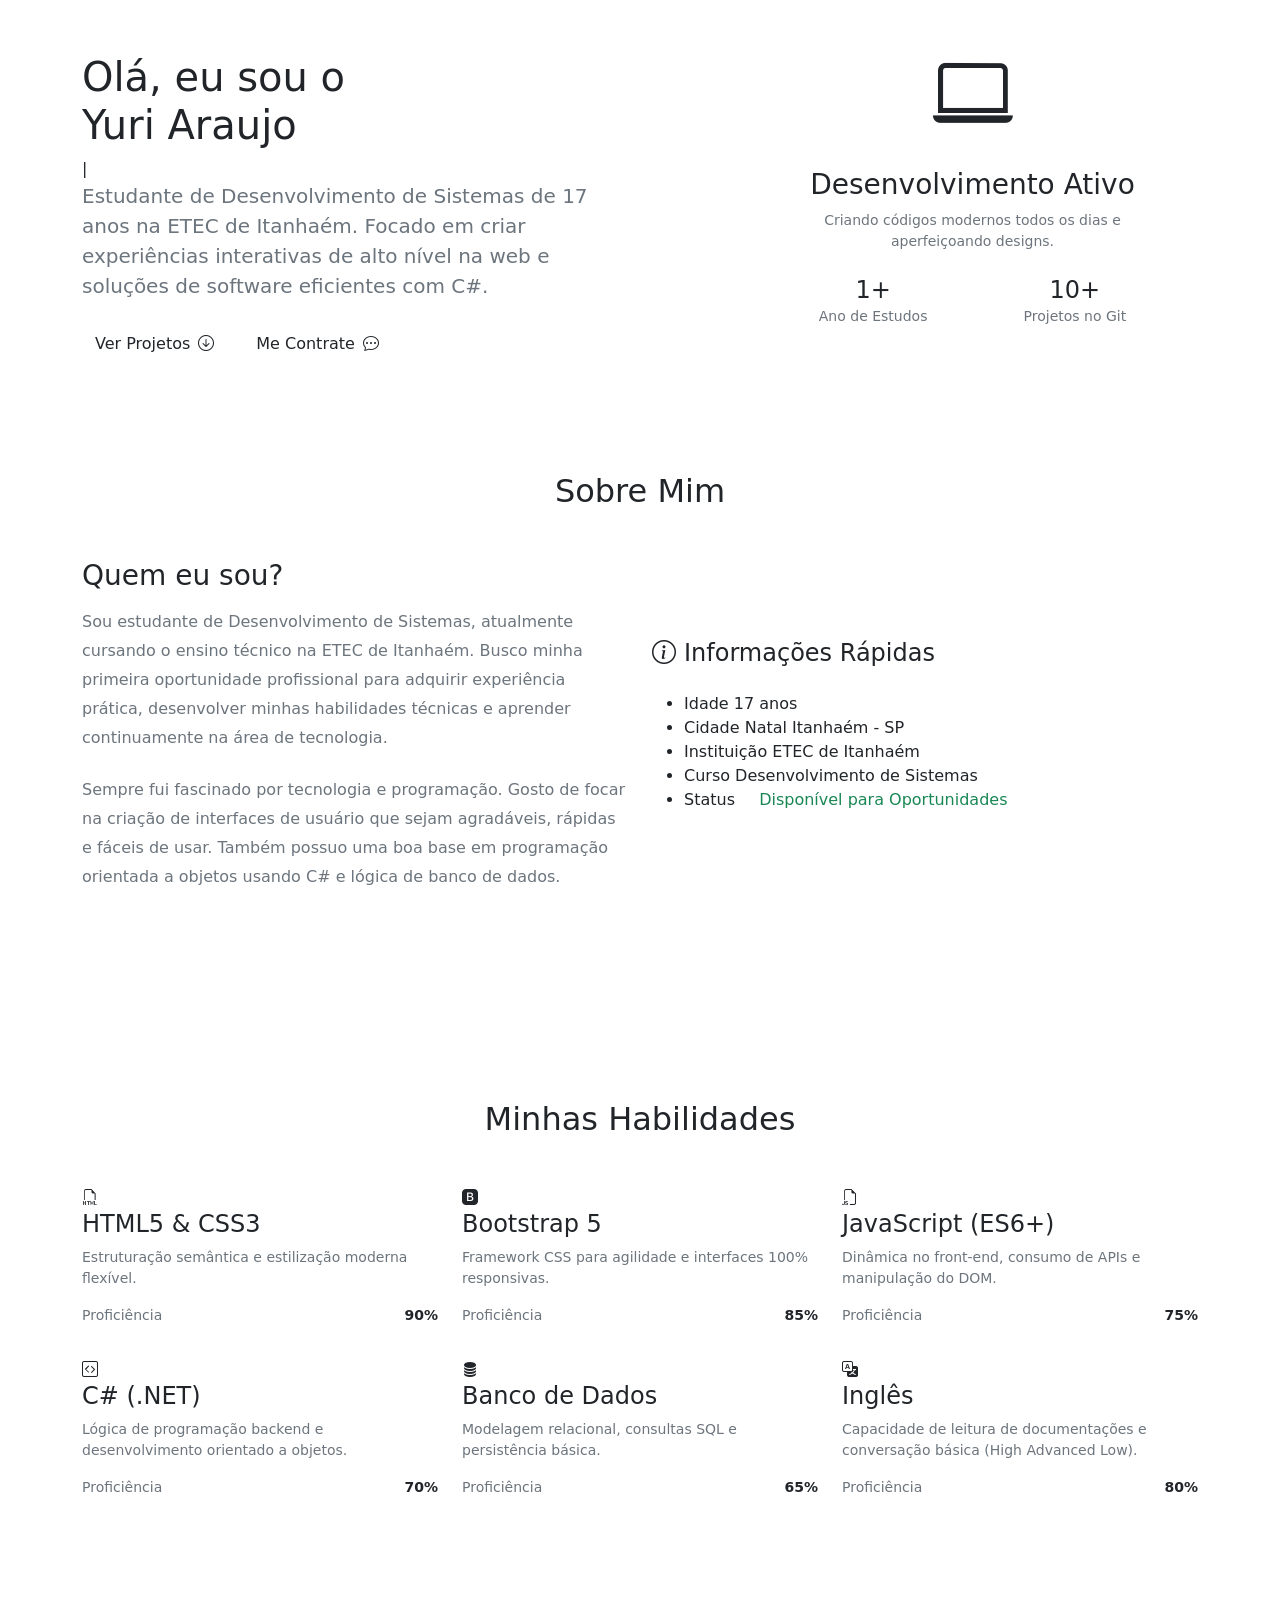
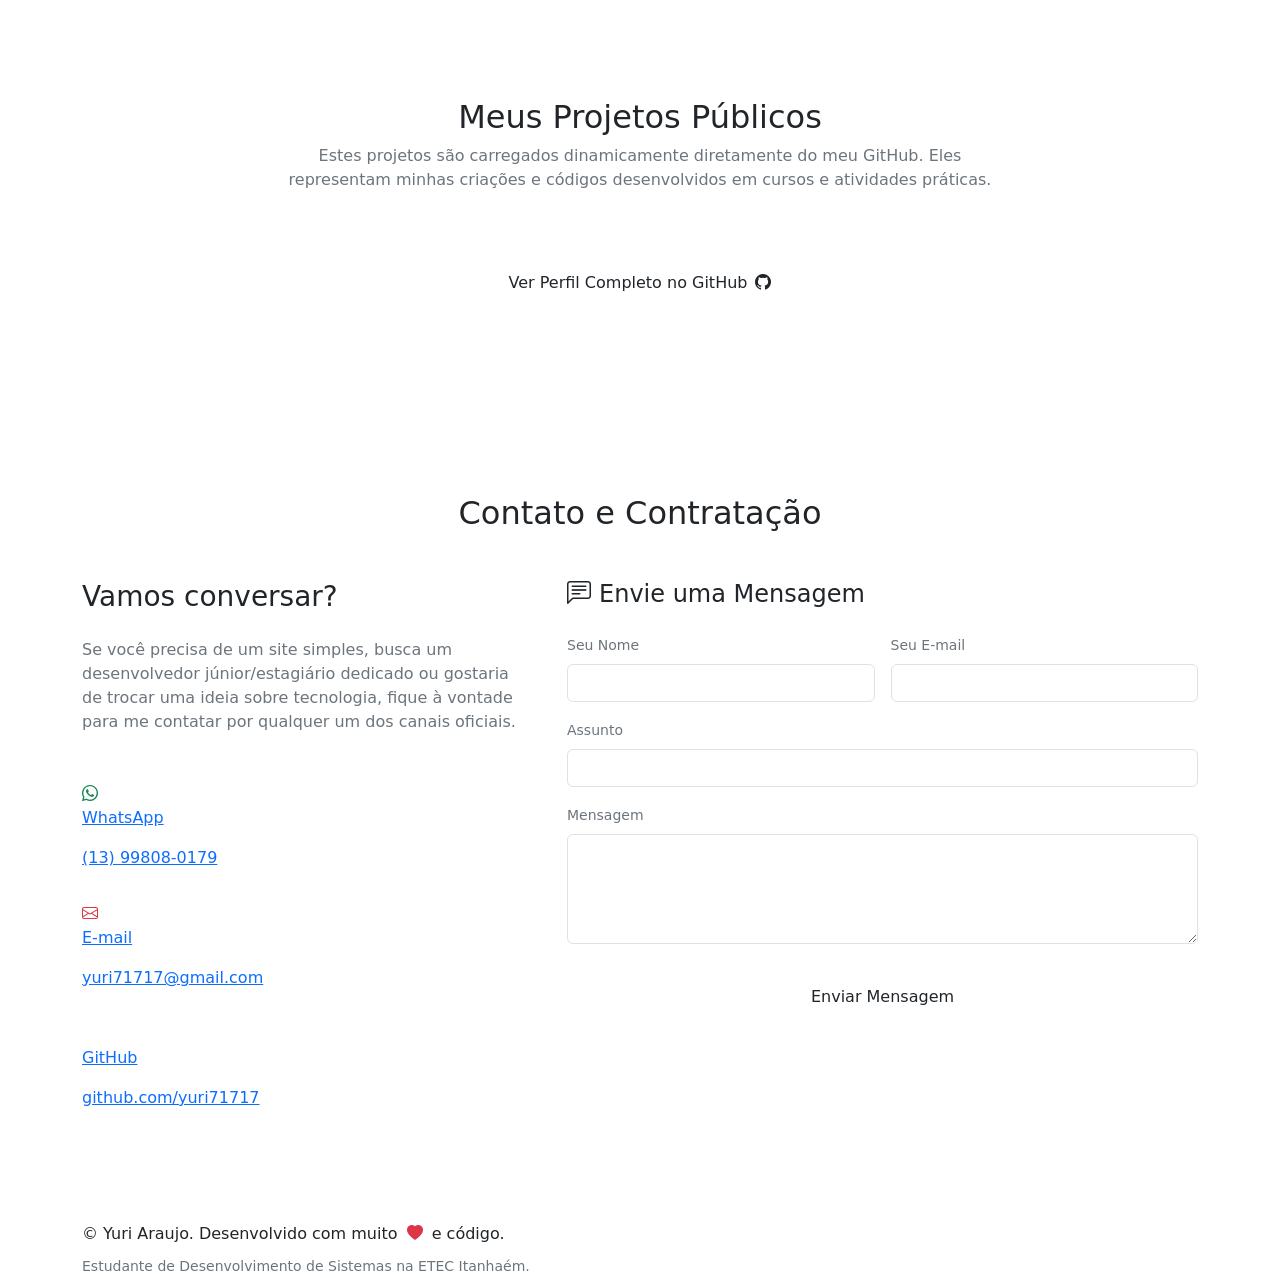
==== index.html @ d809af94 "Add files via upload" ====
<!DOCTYPE html>
<html lang="pt-br">
<head>
    <meta charset="UTF-8">
    <meta name="viewport" content="width=device-width, initial-scale=1.0">
    
    <!-- SEO Meta Tags -->
    <title>Yuri Araujo | Desenvolvedor Front-End & C#</title>
    <meta name="description" content="Portfólio de Yuri Araujo, Desenvolvedor Front-End de 17 anos, estudante de Desenvolvimento de Sistemas na ETEC de Itanhaém. Especialista em HTML, CSS, JavaScript e C# (.NET).">
    <meta name="keywords" content="Yuri Araujo, Desenvolvedor Front-End, ETEC Itanhaém, Portfólio, Desenvolvedor C#, Desenvolvedor Web, Currículo Yuri">
    <meta name="author" content="Yuri Araujo">
    
    <!-- Open Graph / Social Media Preview -->
    <meta property="og:type" content="website">
    <meta property="og:title" content="Yuri Araujo | Desenvolvedor Front-End & C#">
    <meta property="og:description" content="Conheça o portfólio profissional de Yuri Araujo: projetos web, habilidades de programação e contato para oportunidades e parcerias.">
    <meta property="og:url" content="https://yuri71717.github.io/Curriculo/">
    
    <!-- Bootstrap CSS -->
    <link href="https://cdn.jsdelivr.net/npm/bootstrap@5.3.3/dist/css/bootstrap.min.css" rel="stylesheet">
    <!-- Bootstrap Icons -->
    <link href="https://cdn.jsdelivr.net/npm/bootstrap-icons@1.11.3/font/bootstrap-icons.min.css" rel="stylesheet">
    
    <!-- Estilos customizados -->
    <link rel="stylesheet" href="assets/css/style.css">
</head>
<body>

    <!-- Header / Navbar -->
    <nav class="navbar navbar-expand-lg navbar-dark navbar-custom fixed-top">
        <div class="container">
            <a class="navbar-brand navbar-brand-logo text-gradient-cyan" href="#home">Yuri.dev</a>
            <button class="navbar-toggler" type="button" data-bs-toggle="collapse" data-bs-target="#navbarNav" aria-controls="navbarNav" aria-expanded="false" aria-label="Toggle navigation" style="border: none;">
                <span class="navbar-toggler-icon"></span>
            </button>
            <div class="collapse navbar-collapse" id="navbarNav">
                <ul class="navbar-nav ms-auto">
                    <li class="nav-item">
                        <a class="nav-link active" href="#home">Home</a>
                    </li>
                    <li class="nav-item">
                        <a class="nav-link" href="#sobre">Sobre Mim</a>
                    </li>
                    <li class="nav-item">
                        <a class="nav-link" href="#habilidades">Habilidades</a>
                    </li>
                    <li class="nav-item">
                        <a class="nav-link" href="#projetos">Projetos</a>
                    </li>
                    <li class="nav-item">
                        <a class="nav-link" href="#contato">Contato</a>
                    </li>
                </ul>
            </div>
        </div>
    </nav>

    <!-- Hero Section -->
    <section id="home" class="hero-section">
        <div class="hero-shape-1"></div>
        <div class="hero-shape-2"></div>
        <div class="container hero-container">
            <div class="row align-items-center">
                <div class="col-lg-7">
                    <div class="hero-tag mb-3 text-white"><i class="bi bi-code-slash me-2" style="color: var(--accent-cyan);"></i>Bem-vindo ao meu portfólio</div>
                    <h1 class="hero-title">
                        Olá, eu sou o <br>
                        <span class="text-gradient-cyan">Yuri Araujo</span>
                    </h1>
                    <div class="hero-subtitle">
                        <span id="typewriter"></span><span class="cursor-type">|</span>
                    </div>
                    <p class="lead text-secondary mb-4 col-md-10">
                        Estudante de Desenvolvimento de Sistemas de 17 anos na ETEC de Itanhaém. Focado em criar experiências interativas de alto nível na web e soluções de software eficientes com C#.
                    </p>
                    <div class="d-flex flex-wrap gap-3">
                        <a href="#projetos" class="btn btn-neon d-flex align-items-center gap-2">
                            Ver Projetos <i class="bi bi-arrow-down-circle"></i>
                        </a>
                        <a href="#contato" class="btn btn-outline-neon d-flex align-items-center gap-2">
                            Me Contrate <i class="bi bi-chat-dots"></i>
                        </a>
                    </div>
                </div>
                <div class="col-lg-5 d-none d-lg-block">
                    <div class="glass-card text-center p-5 position-relative overflow-hidden" style="border-radius: 30px;">
                        <div class="mb-4">
                            <i class="bi bi-laptop display-1 text-gradient-purple"></i>
                        </div>
                        <h3 class="mb-2">Desenvolvimento Ativo</h3>
                        <p class="text-secondary small mb-4">Criando códigos modernos todos os dias e aperfeiçoando designs.</p>
                        <div class="d-flex justify-content-around text-center mt-3">
                            <div>
                                <h4 class="text-gradient-cyan mb-0">1+</h4>
                                <small class="text-secondary">Ano de Estudos</small>
                            </div>
                            <div style="border-right: 1px solid rgba(255,255,255,0.08); height: 40px;"></div>
                            <div>
                                <h4 class="text-gradient-purple mb-0">10+</h4>
                                <small class="text-secondary">Projetos no Git</small>
                            </div>
                        </div>
                    </div>
                </div>
            </div>
        </div>
    </section>

    <!-- Sobre Mim Section -->
    <section id="sobre" class="py-5" style="background-color: var(--bg-tertiary);">
        <div class="container py-5">
            <div class="text-center mb-5">
                <h2 class="section-title">Sobre Mim</h2>
            </div>
            <div class="row g-4 align-items-center">
                <div class="col-lg-6">
                    <h3 class="mb-3 text-gradient-dual">Quem eu sou?</h3>
                    <p class="lead-text text-secondary mb-4" style="line-height: 1.8;">
                        Sou estudante de Desenvolvimento de Sistemas, atualmente cursando o ensino técnico na ETEC de Itanhaém. Busco minha primeira oportunidade profissional para adquirir experiência prática, desenvolver minhas habilidades técnicas e aprender continuamente na área de tecnologia.
                    </p>
                    <p class="text-secondary" style="line-height: 1.8;">
                        Sempre fui fascinado por tecnologia e programação. Gosto de focar na criação de interfaces de usuário que sejam agradáveis, rápidas e fáceis de usar. Também possuo uma boa base em programação orientada a objetos usando C# e lógica de banco de dados.
                    </p>
                </div>
                <div class="col-lg-6">
                    <div class="glass-card">
                        <h4 class="mb-4 text-gradient-cyan"><i class="bi bi-info-circle me-2"></i>Informações Rápidas</h4>
                        <ul class="about-details">
                            <li>
                                <span class="title">Idade</span>
                                <span class="value">17 anos</span>
                            </li>
                            <li>
                                <span class="title">Cidade Natal</span>
                                <span class="value">Itanhaém - SP</span>
                            </li>
                            <li>
                                <span class="title">Instituição</span>
                                <span class="value">ETEC de Itanhaém</span>
                            </li>
                            <li>
                                <span class="title">Curso</span>
                                <span class="value">Desenvolvimento de Sistemas</span>
                            </li>
                            <li>
                                <span class="title">Status</span>
                                <span class="value text-success"><span class="spinner-grow spinner-grow-sm me-1 text-success" role="status" style="width: 10px; height: 10px;"></span> Disponível para Oportunidades</span>
                            </li>
                        </ul>
                    </div>
                </div>
            </div>
        </div>
    </section>

    <!-- Habilidades Section -->
    <section id="habilidades" class="py-5">
        <div class="container py-5">
            <div class="text-center mb-5">
                <h2 class="section-title">Minhas Habilidades</h2>
            </div>
            <div class="row g-4">
                <!-- Skill 1 -->
                <div class="col-md-6 col-lg-4">
                    <div class="skill-card">
                        <div class="skill-icon-wrapper">
                            <i class="bi bi-filetype-html"></i>
                        </div>
                        <h4 class="skill-name">HTML5 & CSS3</h4>
                        <p class="text-secondary small">Estruturação semântica e estilização moderna flexível.</p>
                        <div class="skill-progress-container">
                            <div class="d-flex justify-content-between mb-2">
                                <span class="small text-secondary">Proficiência</span>
                                <span class="small text-gradient-purple fw-bold">90%</span>
                            </div>
                            <div class="skill-progress-bar-bg">
                                <div class="skill-progress-bar-fill" data-progress="90"></div>
                            </div>
                        </div>
                    </div>
                </div>
                <!-- Skill 2 -->
                <div class="col-md-6 col-lg-4">
                    <div class="skill-card">
                        <div class="skill-icon-wrapper">
                            <i class="bi bi-bootstrap-fill"></i>
                        </div>
                        <h4 class="skill-name">Bootstrap 5</h4>
                        <p class="text-secondary small">Framework CSS para agilidade e interfaces 100% responsivas.</p>
                        <div class="skill-progress-container">
                            <div class="d-flex justify-content-between mb-2">
                                <span class="small text-secondary">Proficiência</span>
                                <span class="small text-gradient-purple fw-bold">85%</span>
                            </div>
                            <div class="skill-progress-bar-bg">
                                <div class="skill-progress-bar-fill" data-progress="85"></div>
                            </div>
                        </div>
                    </div>
                </div>
                <!-- Skill 3 -->
                <div class="col-md-6 col-lg-4">
                    <div class="skill-card">
                        <div class="skill-icon-wrapper">
                            <i class="bi bi-filetype-js"></i>
                        </div>
                        <h4 class="skill-name">JavaScript (ES6+)</h4>
                        <p class="text-secondary small">Dinâmica no front-end, consumo de APIs e manipulação do DOM.</p>
                        <div class="skill-progress-container">
                            <div class="d-flex justify-content-between mb-2">
                                <span class="small text-secondary">Proficiência</span>
                                <span class="small text-gradient-purple fw-bold">75%</span>
                            </div>
                            <div class="skill-progress-bar-bg">
                                <div class="skill-progress-bar-fill" data-progress="75"></div>
                            </div>
                        </div>
                    </div>
                </div>
                <!-- Skill 4 -->
                <div class="col-md-6 col-lg-4">
                    <div class="skill-card">
                        <div class="skill-icon-wrapper">
                            <i class="bi bi-code-square"></i>
                        </div>
                        <h4 class="skill-name">C# (.NET)</h4>
                        <p class="text-secondary small">Lógica de programação backend e desenvolvimento orientado a objetos.</p>
                        <div class="skill-progress-container">
                            <div class="d-flex justify-content-between mb-2">
                                <span class="small text-secondary">Proficiência</span>
                                <span class="small text-gradient-purple fw-bold">70%</span>
                            </div>
                            <div class="skill-progress-bar-bg">
                                <div class="skill-progress-bar-fill" data-progress="70"></div>
                            </div>
                        </div>
                    </div>
                </div>
                <!-- Skill 5 -->
                <div class="col-md-6 col-lg-4">
                    <div class="skill-card">
                        <div class="skill-icon-wrapper">
                            <i class="bi bi-database-fill"></i>
                        </div>
                        <h4 class="skill-name">Banco de Dados</h4>
                        <p class="text-secondary small">Modelagem relacional, consultas SQL e persistência básica.</p>
                        <div class="skill-progress-container">
                            <div class="d-flex justify-content-between mb-2">
                                <span class="small text-secondary">Proficiência</span>
                                <span class="small text-gradient-purple fw-bold">65%</span>
                            </div>
                            <div class="skill-progress-bar-bg">
                                <div class="skill-progress-bar-fill" data-progress="65"></div>
                            </div>
                        </div>
                    </div>
                </div>
                <!-- Skill 6 -->
                <div class="col-md-6 col-lg-4">
                    <div class="skill-card">
                        <div class="skill-icon-wrapper">
                            <i class="bi bi-translate"></i>
                        </div>
                        <h4 class="skill-name">Inglês</h4>
                        <p class="text-secondary small">Capacidade de leitura de documentações e conversação básica (High Advanced Low).</p>
                        <div class="skill-progress-container">
                            <div class="d-flex justify-content-between mb-2">
                                <span class="small text-secondary">Proficiência</span>
                                <span class="small text-gradient-purple fw-bold">80%</span>
                            </div>
                            <div class="skill-progress-bar-bg">
                                <div class="skill-progress-bar-fill" data-progress="80"></div>
                            </div>
                        </div>
                    </div>
                </div>
            </div>
        </div>
    </section>

    <!-- Projetos Section -->
    <section id="projetos" class="py-5" style="background-color: var(--bg-tertiary);">
        <div class="container py-5">
            <div class="text-center mb-4">
                <h2 class="section-title">Meus Projetos Públicos</h2>
                <p class="text-secondary col-md-8 mx-auto mt-2">
                    Estes projetos são carregados dinamicamente diretamente do meu GitHub. Eles representam minhas criações e códigos desenvolvidos em cursos e atividades práticas.
                </p>
            </div>
            
            <!-- Grid de repositórios do GitHub -->
            <div class="row" id="repos-container">
                <!-- Inserido dinamicamente via github.js -->
            </div>

            <div class="text-center mt-5">
                <a href="https://github.com/yuri71717" target="_blank" class="btn btn-outline-neon d-inline-flex align-items-center gap-2">
                    Ver Perfil Completo no GitHub <i class="bi bi-github"></i>
                </a>
            </div>
        </div>
    </section>

    <!-- Contato Section -->
    <section id="contato" class="py-5">
        <div class="container py-5">
            <div class="text-center mb-5">
                <h2 class="section-title">Contato e Contratação</h2>
            </div>
            <div class="row g-5">
                <div class="col-lg-5">
                    <h3 class="mb-4 text-gradient-dual">Vamos conversar?</h3>
                    <p class="text-secondary mb-5">
                        Se você precisa de um site simples, busca um desenvolvedor júnior/estagiário dedicado ou gostaria de trocar uma ideia sobre tecnologia, fique à vontade para me contatar por qualquer um dos canais oficiais.
                    </p>
                    
                    <!-- Links rápidos como Cards -->
                    <div class="d-flex flex-column gap-3">
                        <!-- WhatsApp -->
                        <a href="https://wa.me/5513998080179?text=Olá%20Yuri,%20vi%20seu%20portfólio%20e%20gostaria%20de%20conversar!" target="_blank" class="contact-btn-card">
                            <div class="contact-icon-box text-success">
                                <i class="bi bi-whatsapp"></i>
                            </div>
                            <div>
                                <p class="contact-info-title">WhatsApp</p>
                                <p class="contact-info-val">(13) 99808-0179</p>
                            </div>
                        </a>
                        
                        <!-- E-mail -->
                        <a href="mailto:yuri71717@gmail.com?subject=Contato%20Portfólio%20Yuri" class="contact-btn-card email">
                            <div class="contact-icon-box text-danger">
                                <i class="bi bi-envelope"></i>
                            </div>
                            <div>
                                <p class="contact-info-title">E-mail</p>
                                <p class="contact-info-val">yuri71717@gmail.com</p>
                            </div>
                        </a>
                        
                        <!-- GitHub -->
                        <a href="https://github.com/yuri71717" target="_blank" class="contact-btn-card">
                            <div class="contact-icon-box text-white">
                                <i class="bi bi-github"></i>
                            </div>
                            <div>
                                <p class="contact-info-title">GitHub</p>
                                <p class="contact-info-val">github.com/yuri71717</p>
                            </div>
                        </a>
                    </div>
                </div>
                
                <div class="col-lg-7">
                    <div class="glass-card">
                        <h4 class="mb-4 text-gradient-purple"><i class="bi bi-chat-left-text me-2"></i>Envie uma Mensagem</h4>
                        <form id="contactForm">
                            <!-- Chave de acesso do Web3Forms. Cole sua chave aqui no valor do value! -->
                            <input type="hidden" name="access_key" id="web3forms_key" value="YOUR_ACCESS_KEY_HERE">
                            <input type="hidden" name="subject" id="email_subject_title" value="Contato do Portfólio">
                            
                            <div class="row g-3">
                                <div class="col-md-6">
                                    <label for="name" class="form-label text-secondary small">Seu Nome</label>
                                    <input type="text" name="name" class="form-control form-control-custom" id="name" required>
                                </div>
                                <div class="col-md-6">
                                    <label for="email" class="form-label text-secondary small">Seu E-mail</label>
                                    <input type="email" name="email" class="form-control form-control-custom" id="email" required>
                                </div>
                                <div class="col-12">
                                    <label for="subject_input" class="form-label text-secondary small">Assunto</label>
                                    <input type="text" class="form-control form-control-custom" id="subject" required>
                                </div>
                                <div class="col-12">
                                    <label for="message" class="form-label text-secondary small">Mensagem</label>
                                    <textarea name="message" class="form-control form-control-custom" id="message" rows="4" required></textarea>
                                </div>
                                <div class="col-12 mt-4">
                                    <button type="submit" class="btn btn-neon w-100 py-3">Enviar Mensagem</button>
                                </div>
                            </div>
                        </form>
                    </div>
                </div>
            </div>
        </div>
    </section>

    <!-- Footer -->
    <footer>
        <div class="container">
            <p class="mb-2">© <span id="current-year"></span> Yuri Araujo. Desenvolvido com muito <i class="bi bi-heart-fill text-danger mx-1"></i> e código.</p>
            <small class="text-secondary">Estudante de Desenvolvimento de Sistemas na ETEC Itanhaém.</small>
        </div>
    </footer>

    <!-- Bootstrap Bundle JS (com Popper) -->
    <script src="https://cdn.jsdelivr.net/npm/bootstrap@5.3.3/dist/js/bootstrap.bundle.min.js"></script>
    
    <!-- Scripts customizados -->
    <script src="assets/js/main.js"></script>
    <script src="assets/js/github.js"></script>
</body>
</html>
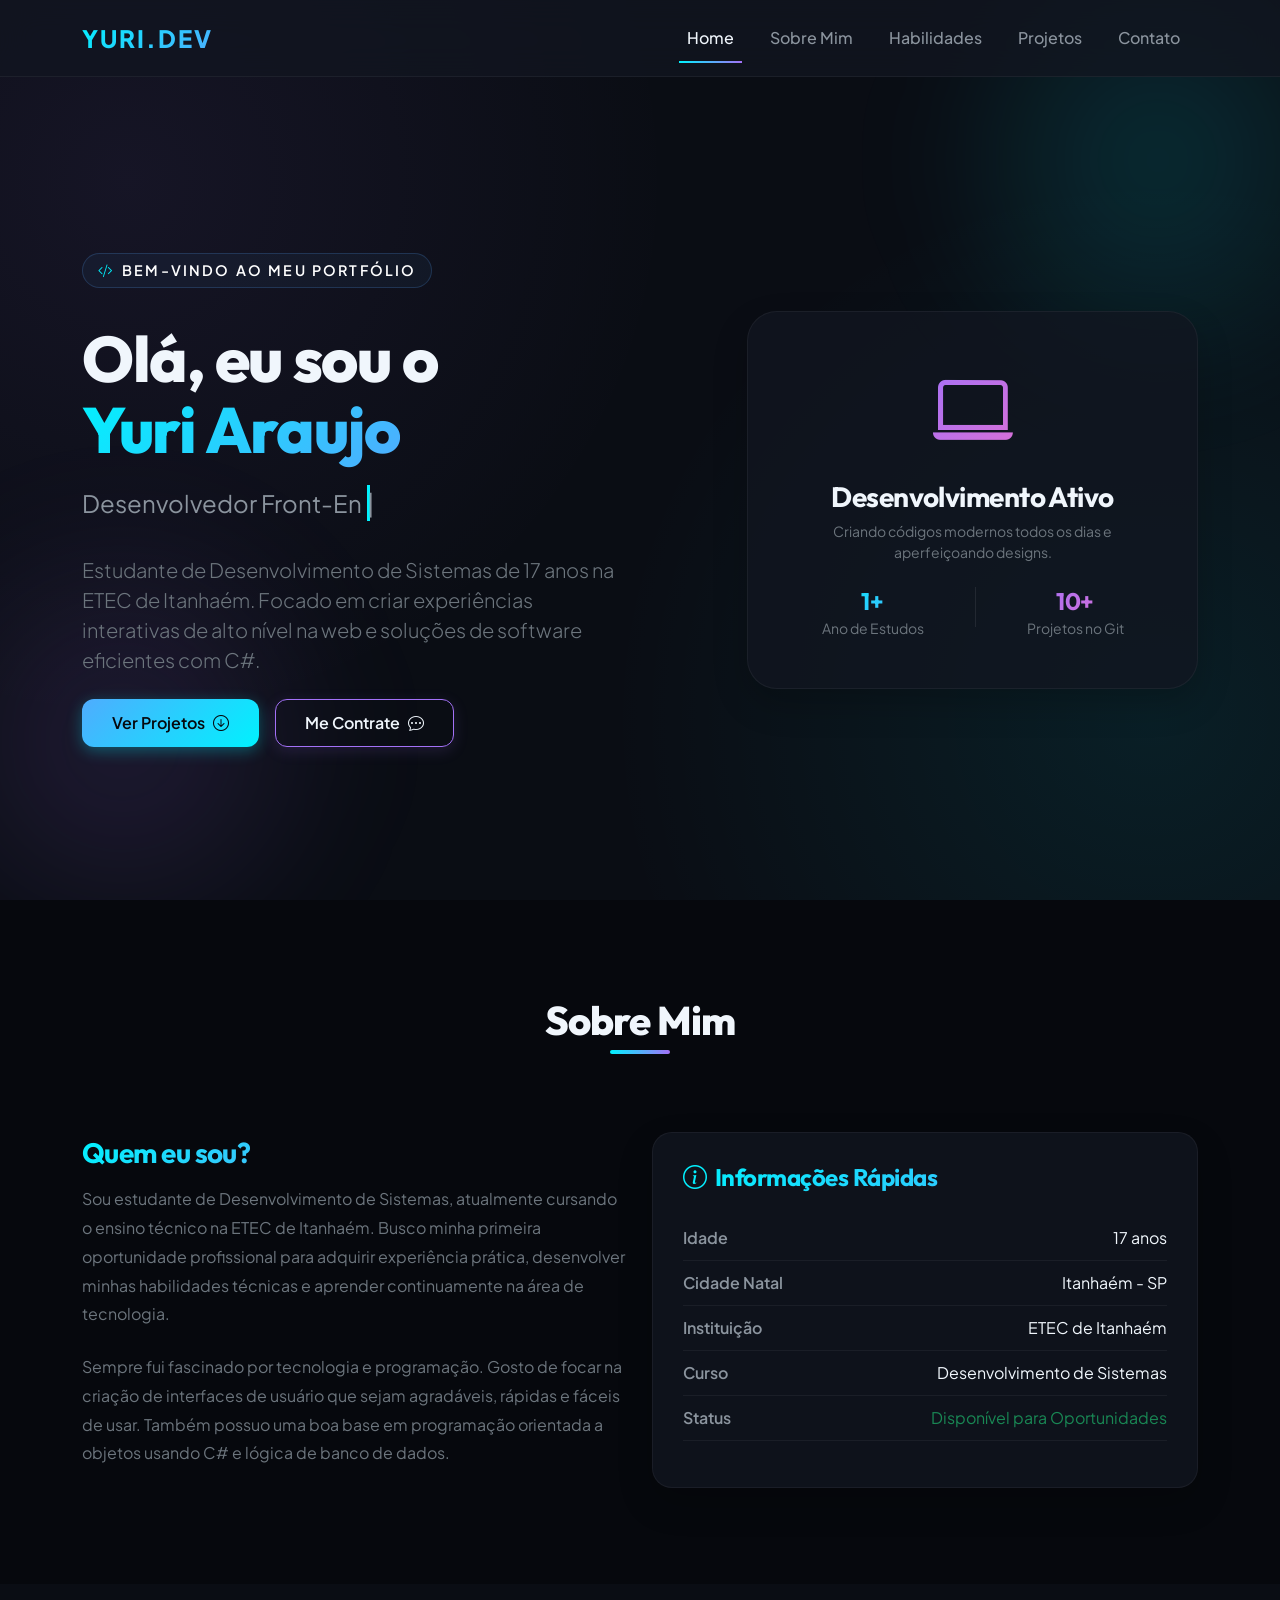
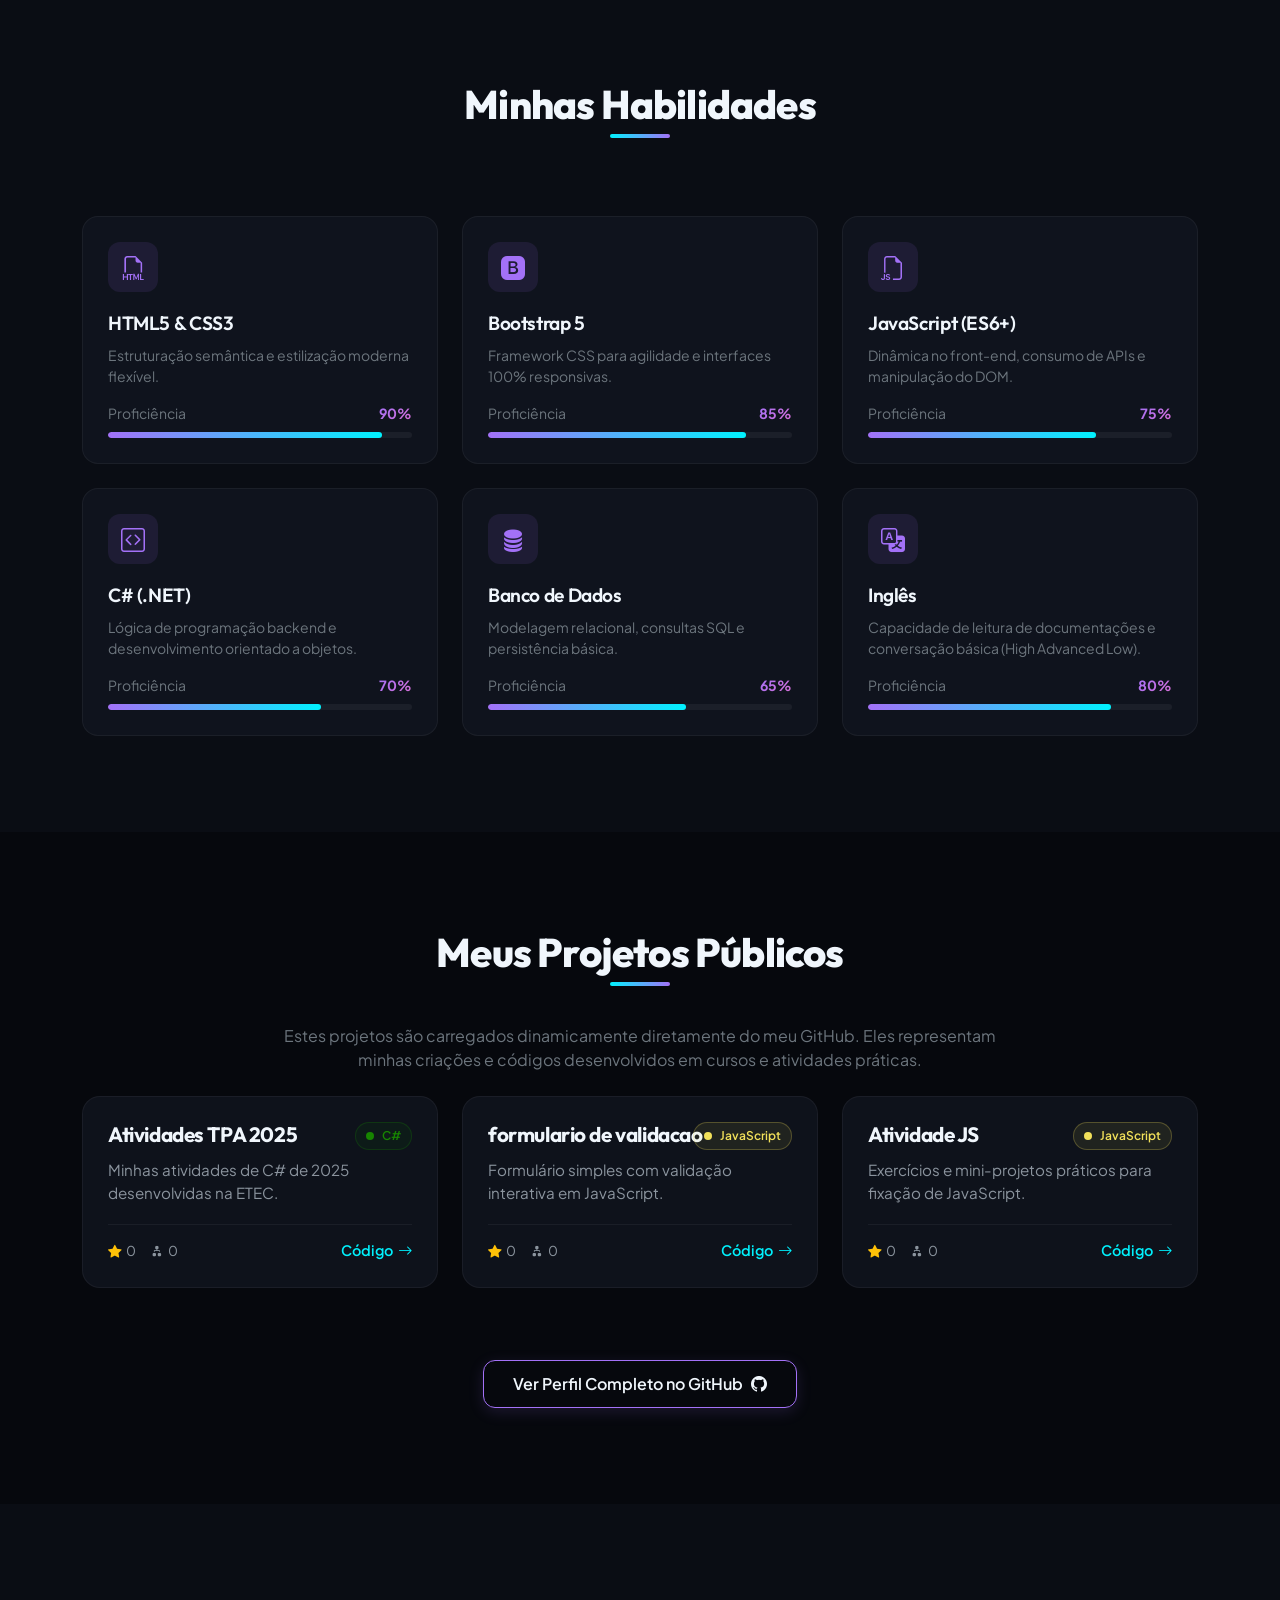
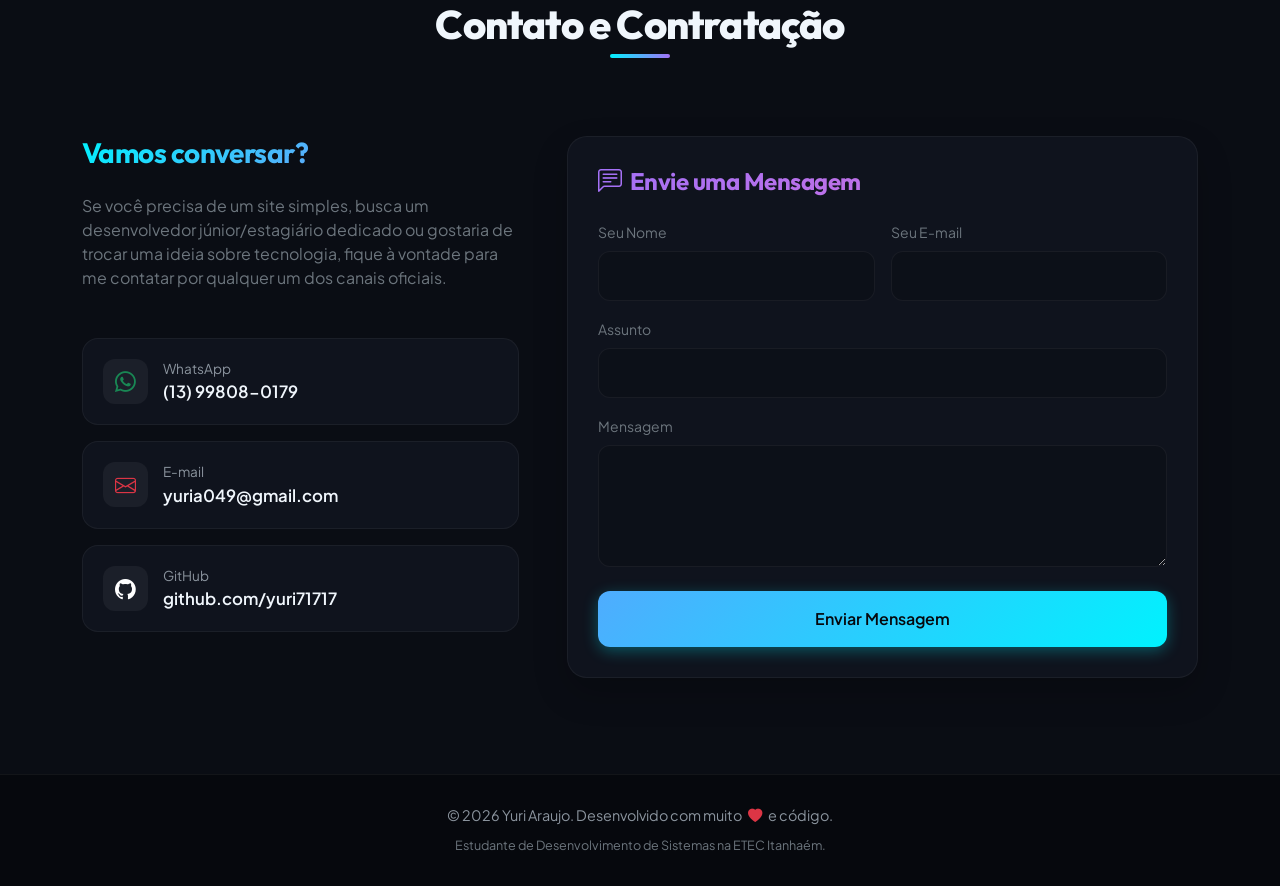
==== commit 4da8f71c: "Add files via upload" ====
--- a/index.html
+++ b/index.html
@@ -328,13 +328,13 @@
                         </a>
                         
                         <!-- E-mail -->
-                        <a href="mailto:yuri71717@gmail.com?subject=Contato%20Portfólio%20Yuri" class="contact-btn-card email">
+                        <a href="mailto:yuria049@gmail.com?subject=Contato%20Portfólio%20Yuri" class="contact-btn-card email">
                             <div class="contact-icon-box text-danger">
                                 <i class="bi bi-envelope"></i>
                             </div>
                             <div>
                                 <p class="contact-info-title">E-mail</p>
-                                <p class="contact-info-val">yuri71717@gmail.com</p>
+                                <p class="contact-info-val">yuria049@gmail.com</p>
                             </div>
                         </a>
                         
@@ -356,7 +356,7 @@
                         <h4 class="mb-4 text-gradient-purple"><i class="bi bi-chat-left-text me-2"></i>Envie uma Mensagem</h4>
                         <form id="contactForm">
                             <!-- Chave de acesso do Web3Forms. Cole sua chave aqui no valor do value! -->
-                            <input type="hidden" name="access_key" id="web3forms_key" value="YOUR_ACCESS_KEY_HERE">
+                            <input type="hidden" name="access_key" id="web3forms_key" value="996fdacb-f7ac-4050-bf45-b6abd11017ab">
                             <input type="hidden" name="subject" id="email_subject_title" value="Contato do Portfólio">
                             
                             <div class="row g-3">
--- a/assets/css/style.css
+++ b/assets/css/style.css
@@ -0,0 +1,557 @@
+@import url('https://fonts.googleapis.com/css2?family=Outfit:wght@300;400;500;600;700;800&family=Plus+Jakarta+Sans:wght@300;400;500;600;700&display=swap');
+
+:root {
+    --bg-primary: #0a0d14;
+    --bg-secondary: #121620;
+    --bg-tertiary: #06080d;
+    --text-primary: #f0f6fc;
+    --text-secondary: #8b949e;
+    --accent-primary: #58a6ff;
+    --accent-purple: #a371f7;
+    --accent-cyan: #00f2fe;
+    --accent-neon: #4facfe;
+    --glass-bg: rgba(18, 22, 32, 0.75);
+    --glass-border: rgba(255, 255, 255, 0.05);
+    --card-glow-cyan: 0 8px 32px 0 rgba(0, 242, 254, 0.1);
+    --card-glow-purple: 0 8px 32px 0 rgba(163, 113, 247, 0.1);
+    --transition-smooth: all 0.4s cubic-bezier(0.16, 1, 0.3, 1);
+}
+
+/* Reset & Scrollbar */
+html {
+    scroll-behavior: smooth;
+}
+
+body {
+    background-color: var(--bg-primary);
+    color: var(--text-primary);
+    font-family: 'Plus Jakarta Sans', sans-serif;
+    margin: 0;
+    overflow-x: hidden;
+    /* Efeito de Spotlight / Mesh Background */
+    background-image: 
+        radial-gradient(circle at 10% 20%, rgba(163, 113, 247, 0.08) 0%, transparent 40%),
+        radial-gradient(circle at 90% 80%, rgba(0, 242, 254, 0.08) 0%, transparent 40%);
+    background-attachment: fixed;
+}
+
+/* Custom Scrollbar */
+::-webkit-scrollbar {
+    width: 10px;
+}
+::-webkit-scrollbar-track {
+    background: var(--bg-tertiary);
+}
+::-webkit-scrollbar-thumb {
+    background: #21262d;
+    border-radius: 5px;
+    border: 2px solid var(--bg-tertiary);
+}
+::-webkit-scrollbar-thumb:hover {
+    background: var(--accent-primary);
+}
+
+/* Global Typography & Headings */
+h1, h2, h3, h4, h5, h6 {
+    font-family: 'Outfit', sans-serif;
+    font-weight: 700;
+    letter-spacing: -0.02em;
+}
+
+.text-gradient-cyan {
+    background: linear-gradient(135deg, #00f2fe 0%, #4facfe 100%);
+    -webkit-background-clip: text;
+    -webkit-text-fill-color: transparent;
+}
+
+.text-gradient-purple {
+    background: linear-gradient(135deg, #a371f7 0%, #da70d6 100%);
+    -webkit-background-clip: text;
+    -webkit-text-fill-color: transparent;
+}
+
+.text-gradient-dual {
+    background: linear-gradient(135deg, #00f2fe 0%, #a371f7 100%);
+    -webkit-background-clip: text;
+    -webkit-text-fill-color: transparent;
+}
+
+/* Glassmorphic Navbar */
+.navbar-custom {
+    background: var(--glass-bg);
+    backdrop-filter: blur(16px);
+    -webkit-backdrop-filter: blur(16px);
+    border-bottom: 1px solid var(--glass-border);
+    padding: 15px 0;
+    transition: var(--transition-smooth);
+}
+
+.navbar-custom.scrolled {
+    padding: 10px 0;
+    background: rgba(6, 8, 13, 0.9);
+    box-shadow: 0 10px 30px rgba(0,0,0,0.5);
+}
+
+.navbar-brand-logo {
+    font-size: 1.5rem;
+    font-weight: 800;
+    text-transform: uppercase;
+    letter-spacing: 2px;
+}
+
+.navbar-custom .nav-link {
+    color: var(--text-secondary);
+    font-weight: 500;
+    margin: 0 10px;
+    position: relative;
+    transition: var(--transition-smooth);
+}
+
+.navbar-custom .nav-link:hover,
+.navbar-custom .nav-link.active {
+    color: var(--text-primary);
+}
+
+.navbar-custom .nav-link::after {
+    content: '';
+    position: absolute;
+    bottom: -5px;
+    left: 0;
+    width: 0;
+    height: 2px;
+    background: linear-gradient(90deg, var(--accent-cyan), var(--accent-purple));
+    transition: var(--transition-smooth);
+}
+
+.navbar-custom .nav-link:hover::after,
+.navbar-custom .nav-link.active::after {
+    width: 100%;
+}
+
+/* Hero Section */
+.hero-section {
+    position: relative;
+    min-height: 100vh;
+    display: flex;
+    align-items: center;
+    padding-top: 100px;
+    overflow: hidden;
+}
+
+.hero-shape-1 {
+    position: absolute;
+    top: -10%;
+    right: -10%;
+    width: 500px;
+    height: 500px;
+    border-radius: 50%;
+    background: radial-gradient(circle, rgba(0, 242, 254, 0.15) 0%, transparent 70%);
+    filter: blur(50px);
+    pointer-events: none;
+    z-index: 0;
+}
+
+.hero-shape-2 {
+    position: absolute;
+    bottom: -10%;
+    left: -10%;
+    width: 500px;
+    height: 500px;
+    border-radius: 50%;
+    background: radial-gradient(circle, rgba(163, 113, 247, 0.15) 0%, transparent 70%);
+    filter: blur(50px);
+    pointer-events: none;
+    z-index: 0;
+}
+
+.hero-container {
+    position: relative;
+    z-index: 2;
+}
+
+.hero-tag {
+    font-size: 0.9rem;
+    font-weight: 600;
+    letter-spacing: 0.15em;
+    text-transform: uppercase;
+    border: 1px solid rgba(88, 166, 255, 0.2);
+    padding: 6px 15px;
+    border-radius: 50px;
+    background: rgba(88, 166, 255, 0.05);
+    display: inline-block;
+}
+
+.hero-title {
+    font-size: 4rem;
+    font-weight: 800;
+    line-height: 1.1;
+    margin: 20px 0;
+}
+
+.hero-subtitle {
+    font-size: 1.5rem;
+    color: var(--text-secondary);
+    min-height: 40px;
+    margin-bottom: 30px;
+}
+
+.cursor-type {
+    display: inline-block;
+    width: 3px;
+    background-color: var(--accent-cyan);
+    animation: blink 0.75s step-end infinite;
+    margin-left: 5px;
+}
+
+@keyframes blink {
+    from, to { background-color: transparent }
+    50% { background-color: var(--accent-cyan); }
+}
+
+/* Custom Buttons */
+.btn-neon {
+    background: linear-gradient(135deg, #4facfe 0%, #00f2fe 100%);
+    color: #06080d;
+    font-weight: 600;
+    padding: 12px 30px;
+    border-radius: 12px;
+    border: none;
+    box-shadow: 0 4px 15px rgba(0, 242, 254, 0.3);
+    transition: var(--transition-smooth);
+}
+
+.btn-neon:hover {
+    transform: translateY(-3px);
+    box-shadow: 0 8px 25px rgba(0, 242, 254, 0.5);
+    color: #06080d;
+}
+
+.btn-outline-neon {
+    background: transparent;
+    color: var(--text-primary);
+    font-weight: 600;
+    padding: 11px 29px;
+    border-radius: 12px;
+    border: 1.5px solid var(--accent-purple);
+    box-shadow: 0 4px 15px rgba(163, 113, 247, 0.15);
+    transition: var(--transition-smooth);
+}
+
+.btn-outline-neon:hover {
+    background: linear-gradient(135deg, #a371f7 0%, #da70d6 100%);
+    color: #06080d;
+    transform: translateY(-3px);
+    box-shadow: 0 8px 25px rgba(163, 113, 247, 0.4);
+    border-color: transparent;
+}
+
+/* Glass Cards */
+.glass-card {
+    background: var(--glass-bg);
+    border: 1px solid var(--glass-border);
+    border-radius: 20px;
+    padding: 30px;
+    box-shadow: 0 15px 35px rgba(0,0,0,0.2);
+    transition: var(--transition-smooth);
+}
+
+.glass-card:hover {
+    border-color: rgba(0, 242, 254, 0.2);
+    box-shadow: var(--card-glow-cyan);
+    transform: translateY(-5px);
+}
+
+/* About Section */
+.section-title {
+    font-size: 2.5rem;
+    font-weight: 800;
+    margin-bottom: 40px;
+    position: relative;
+    display: inline-block;
+}
+
+.section-title::after {
+    content: '';
+    position: absolute;
+    bottom: -10px;
+    left: 50%;
+    transform: translateX(-50%);
+    width: 60px;
+    height: 4px;
+    background: linear-gradient(90deg, var(--accent-cyan), var(--accent-purple));
+    border-radius: 2px;
+}
+
+.about-details {
+    list-style: none;
+    padding: 0;
+}
+
+.about-details li {
+    padding: 10px 0;
+    border-bottom: 1px solid rgba(255,255,255,0.05);
+    display: flex;
+    justify-content: space-between;
+}
+
+.about-details li span.title {
+    font-weight: 600;
+    color: var(--text-secondary);
+}
+
+.about-details li span.value {
+    color: var(--text-primary);
+}
+
+/* Skills Section */
+.skill-card {
+    background: var(--glass-bg);
+    border: 1px solid var(--glass-border);
+    border-radius: 16px;
+    padding: 25px;
+    transition: var(--transition-smooth);
+    display: flex;
+    flex-direction: column;
+    height: 100%;
+}
+
+.skill-card:hover {
+    border-color: rgba(163, 113, 247, 0.25);
+    box-shadow: var(--card-glow-purple);
+    transform: translateY(-5px);
+}
+
+.skill-icon-wrapper {
+    width: 50px;
+    height: 50px;
+    border-radius: 12px;
+    display: flex;
+    align-items: center;
+    justify-content: center;
+    background: rgba(163, 113, 247, 0.1);
+    color: var(--accent-purple);
+    font-size: 1.5rem;
+    margin-bottom: 20px;
+}
+
+.skill-card:hover .skill-icon-wrapper {
+    background: var(--accent-purple);
+    color: var(--bg-tertiary);
+    transform: scale(1.1);
+    transition: var(--transition-smooth);
+}
+
+.skill-name {
+    font-size: 1.2rem;
+    font-weight: 600;
+    margin-bottom: 10px;
+}
+
+.skill-progress-container {
+    margin-top: auto;
+}
+
+.skill-progress-bar-bg {
+    height: 6px;
+    background: rgba(255,255,255,0.05);
+    border-radius: 5px;
+    overflow: hidden;
+}
+
+.skill-progress-bar-fill {
+    height: 100%;
+    background: linear-gradient(90deg, var(--accent-purple), var(--accent-cyan));
+    border-radius: 5px;
+    width: 0%; /* Animado pelo JS */
+    transition: width 1.5s cubic-bezier(0.1, 1, 0.1, 1);
+}
+
+/* Projects / Repos Section */
+.project-card {
+    background: var(--glass-bg);
+    border: 1px solid var(--glass-border);
+    border-radius: 18px;
+    padding: 25px;
+    transition: var(--transition-smooth);
+    display: flex;
+    flex-direction: column;
+    height: 100%;
+    position: relative;
+    overflow: hidden;
+}
+
+.project-card:hover {
+    border-color: rgba(0, 242, 254, 0.2);
+    box-shadow: var(--card-glow-cyan);
+    transform: translateY(-5px);
+}
+
+.project-lang-badge {
+    position: absolute;
+    top: 25px;
+    right: 25px;
+    font-size: 0.75rem;
+    font-weight: 600;
+    padding: 4px 10px;
+    border-radius: 30px;
+    background: rgba(88, 166, 255, 0.15);
+    color: var(--accent-primary);
+    border: 1px solid rgba(88, 166, 255, 0.2);
+}
+
+.project-title {
+    font-size: 1.3rem;
+    font-weight: 700;
+    margin-bottom: 12px;
+    padding-right: 80px; /* Evita sobrepor a badge */
+}
+
+.project-description {
+    color: var(--text-secondary);
+    font-size: 0.95rem;
+    margin-bottom: 20px;
+    line-height: 1.5;
+    flex-grow: 1;
+}
+
+.project-footer {
+    display: flex;
+    justify-content: space-between;
+    align-items: center;
+    border-top: 1px solid rgba(255,255,255,0.05);
+    padding-top: 15px;
+    margin-top: auto;
+}
+
+.project-stats {
+    font-size: 0.85rem;
+    color: var(--text-secondary);
+}
+
+.project-stats span {
+    margin-right: 12px;
+}
+
+.project-link {
+    color: var(--accent-cyan);
+    text-decoration: none;
+    font-size: 0.9rem;
+    font-weight: 600;
+    display: inline-flex;
+    align-items: center;
+    transition: var(--transition-smooth);
+}
+
+.project-link i {
+    margin-left: 5px;
+    transition: var(--transition-smooth);
+}
+
+.project-link:hover {
+    color: var(--text-primary);
+}
+
+.project-link:hover i {
+    transform: translateX(4px);
+}
+
+/* Shimmer Loading Effect */
+.shimmer {
+    background: linear-gradient(90deg, #121620 25%, #21262d 50%, #121620 75%);
+    background-size: 200% 100%;
+    animation: loading-shimmer 1.5s infinite;
+}
+
+@keyframes loading-shimmer {
+    0% { background-position: 200% 0; }
+    100% { background-position: -200% 0; }
+}
+
+/* Contact Cards */
+.contact-btn-card {
+    background: var(--glass-bg);
+    border: 1px solid var(--glass-border);
+    border-radius: 16px;
+    padding: 20px;
+    display: flex;
+    align-items: center;
+    transition: var(--transition-smooth);
+    text-decoration: none !important;
+    color: inherit;
+}
+
+.contact-btn-card:hover {
+    border-color: rgba(0, 242, 254, 0.25);
+    box-shadow: var(--card-glow-cyan);
+    transform: scale(1.03);
+}
+
+.contact-btn-card.email:hover {
+    border-color: rgba(163, 113, 247, 0.25);
+    box-shadow: var(--card-glow-purple);
+}
+
+.contact-icon-box {
+    width: 45px;
+    height: 45px;
+    border-radius: 12px;
+    display: flex;
+    align-items: center;
+    justify-content: center;
+    background: rgba(255,255,255,0.05);
+    font-size: 1.3rem;
+    margin-right: 15px;
+    transition: var(--transition-smooth);
+}
+
+.contact-btn-card:hover .contact-icon-box {
+    background: linear-gradient(135deg, var(--accent-cyan), var(--accent-purple));
+    color: var(--bg-tertiary);
+}
+
+.contact-info-title {
+    font-size: 0.85rem;
+    color: var(--text-secondary);
+    margin: 0;
+}
+
+.contact-info-val {
+    font-size: 1.05rem;
+    font-weight: 600;
+    margin: 0;
+}
+
+/* Form Styles */
+.form-control-custom {
+    background: rgba(0,0,0,0.15) !important;
+    border: 1px solid var(--glass-border) !important;
+    color: var(--text-primary) !important;
+    border-radius: 12px !important;
+    padding: 12px 16px !important;
+    transition: var(--transition-smooth) !important;
+}
+
+.form-control-custom:focus {
+    border-color: var(--accent-cyan) !important;
+    box-shadow: 0 0 15px rgba(0, 242, 254, 0.15) !important;
+}
+
+/* Footer */
+footer {
+    background: var(--bg-tertiary);
+    border-top: 1px solid var(--glass-border);
+    padding: 30px 0;
+    text-align: center;
+    color: var(--text-secondary);
+    font-size: 0.9rem;
+}
+
+/* Media Queries */
+@media (max-width: 991px) {
+    .hero-title {
+        font-size: 3rem;
+    }
+    .hero-subtitle {
+        font-size: 1.25rem;
+    }
+}
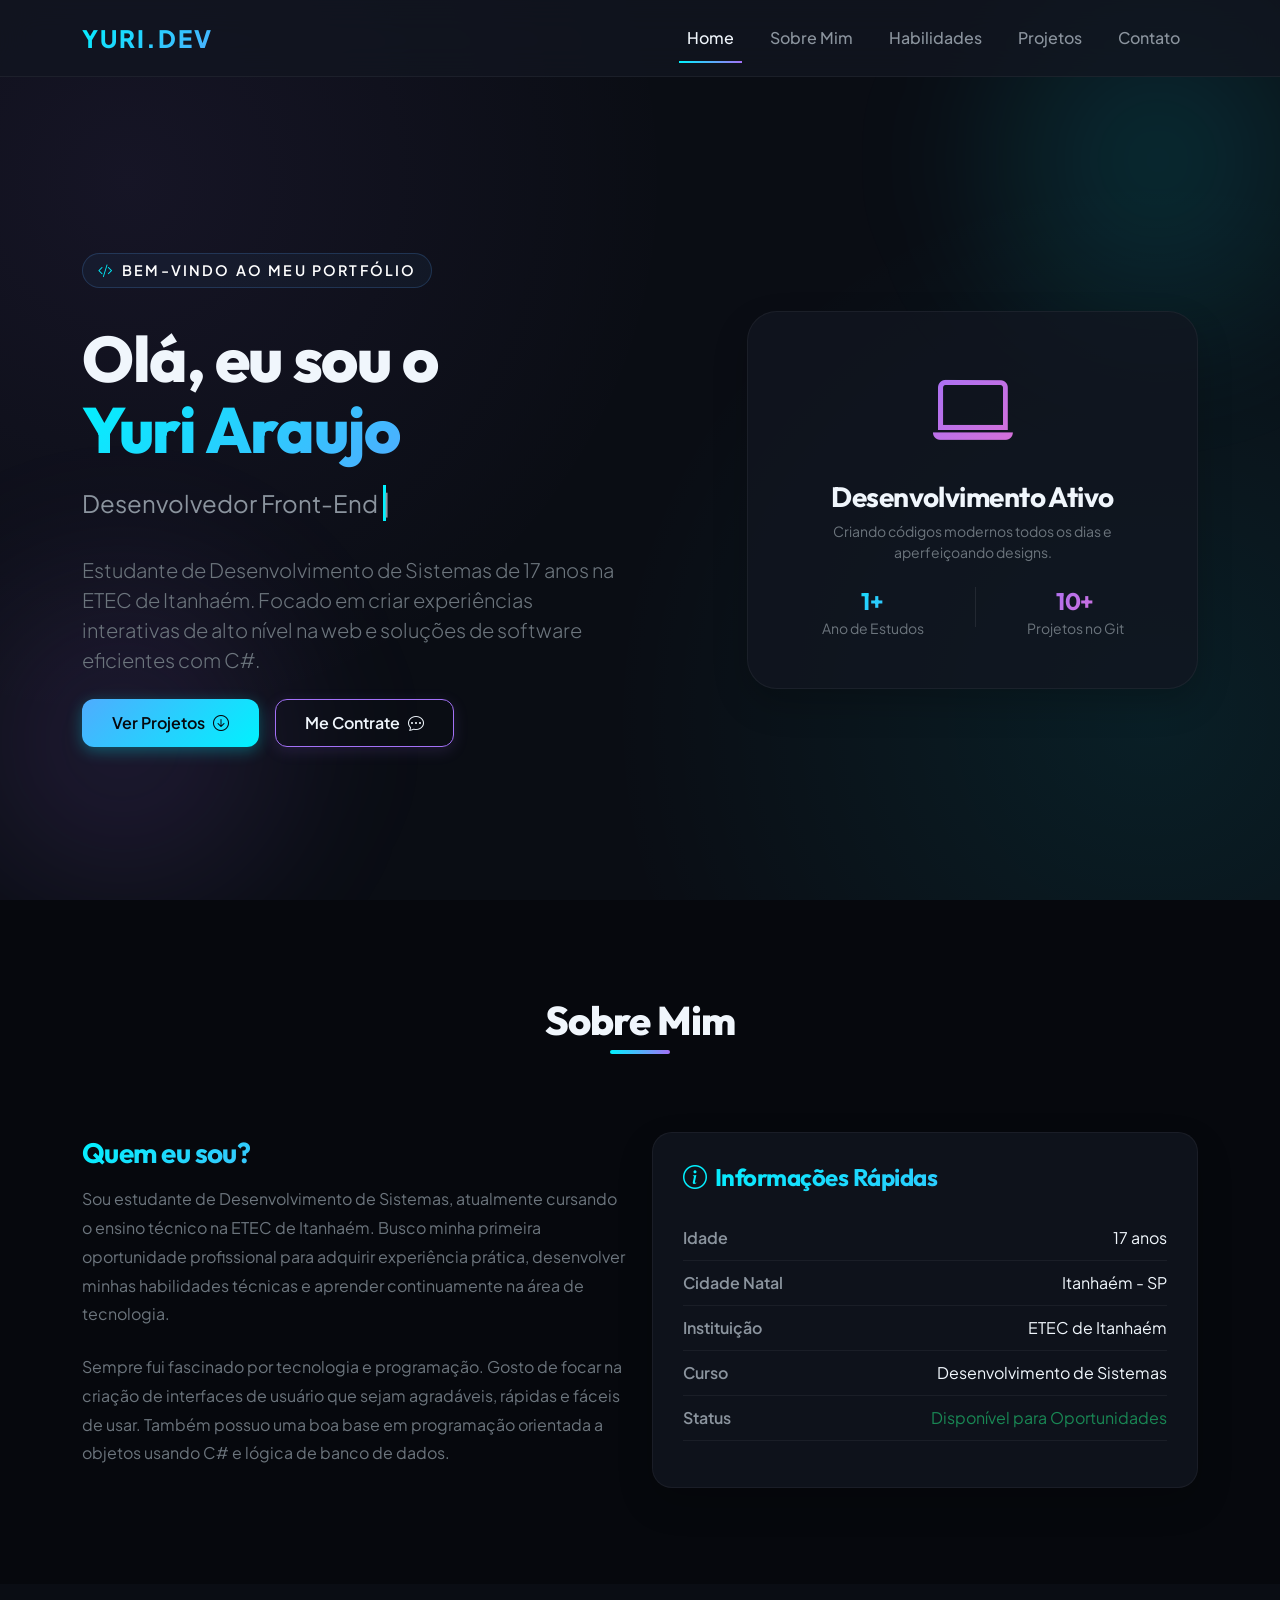
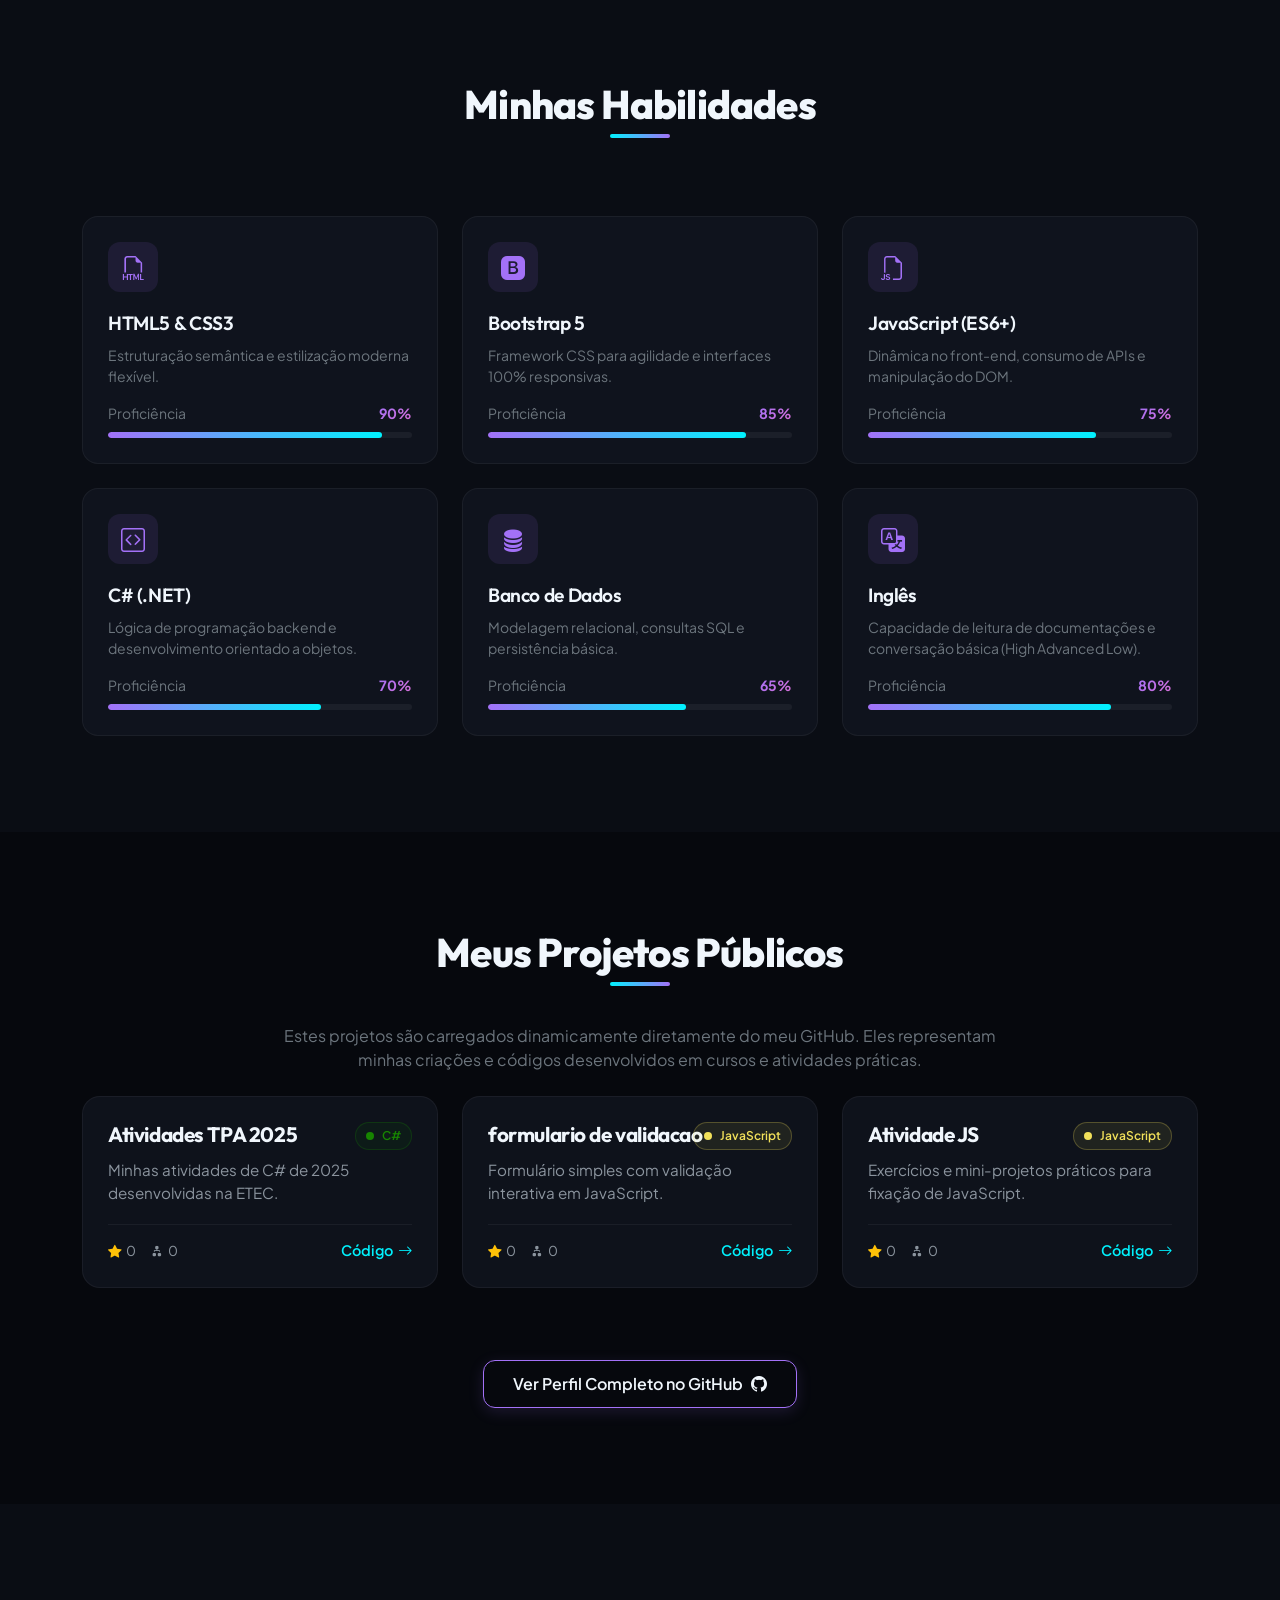
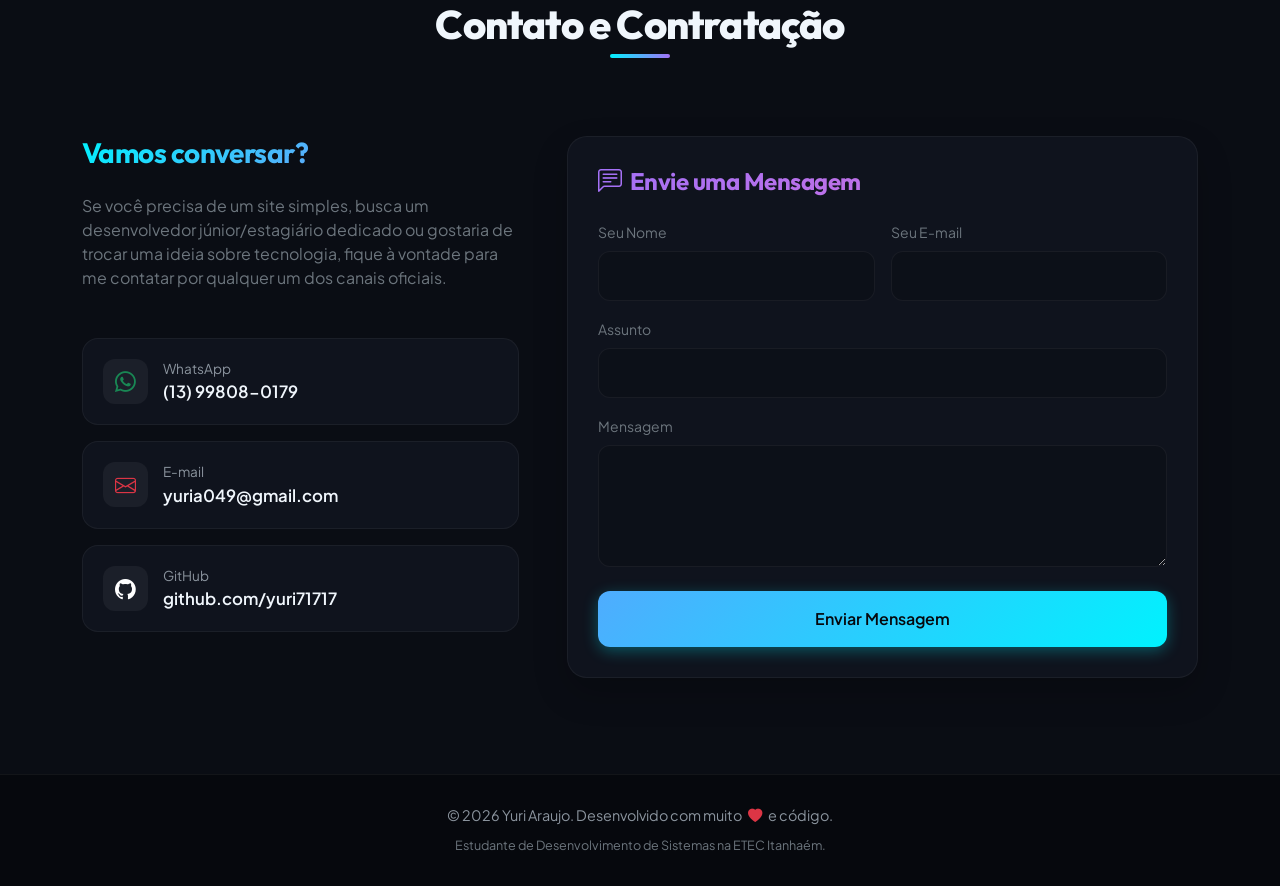
==== commit 37c26d15: "Add files via upload" ====
--- a/index.html
+++ b/index.html
@@ -354,7 +354,7 @@
                 <div class="col-lg-7">
                     <div class="glass-card">
                         <h4 class="mb-4 text-gradient-purple"><i class="bi bi-chat-left-text me-2"></i>Envie uma Mensagem</h4>
-                        <form id="contactForm">
+                        <form id="contactForm" action="https://api.web3forms.com/submit" method="POST">
                             <!-- Chave de acesso do Web3Forms. Cole sua chave aqui no valor do value! -->
                             <input type="hidden" name="access_key" id="web3forms_key" value="996fdacb-f7ac-4050-bf45-b6abd11017ab">
                             <input type="hidden" name="subject" id="email_subject_title" value="Contato do Portfólio">
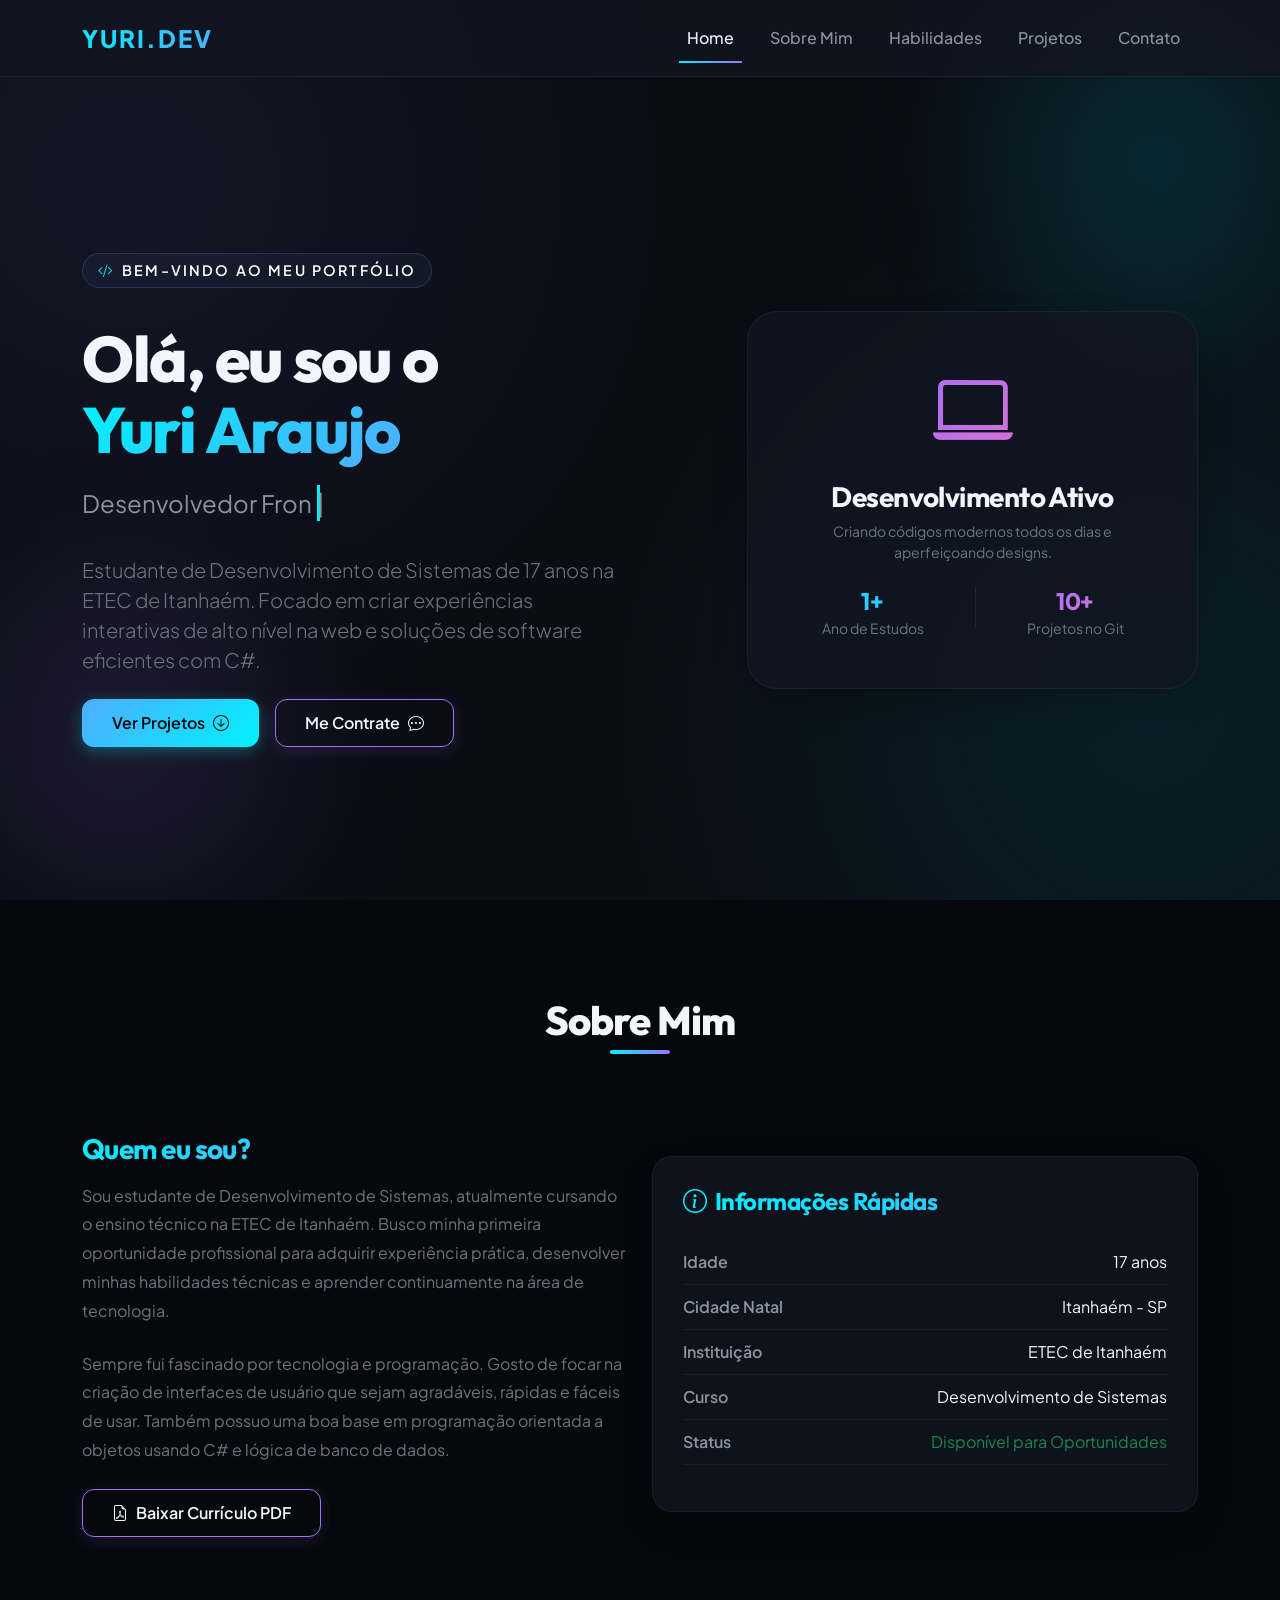
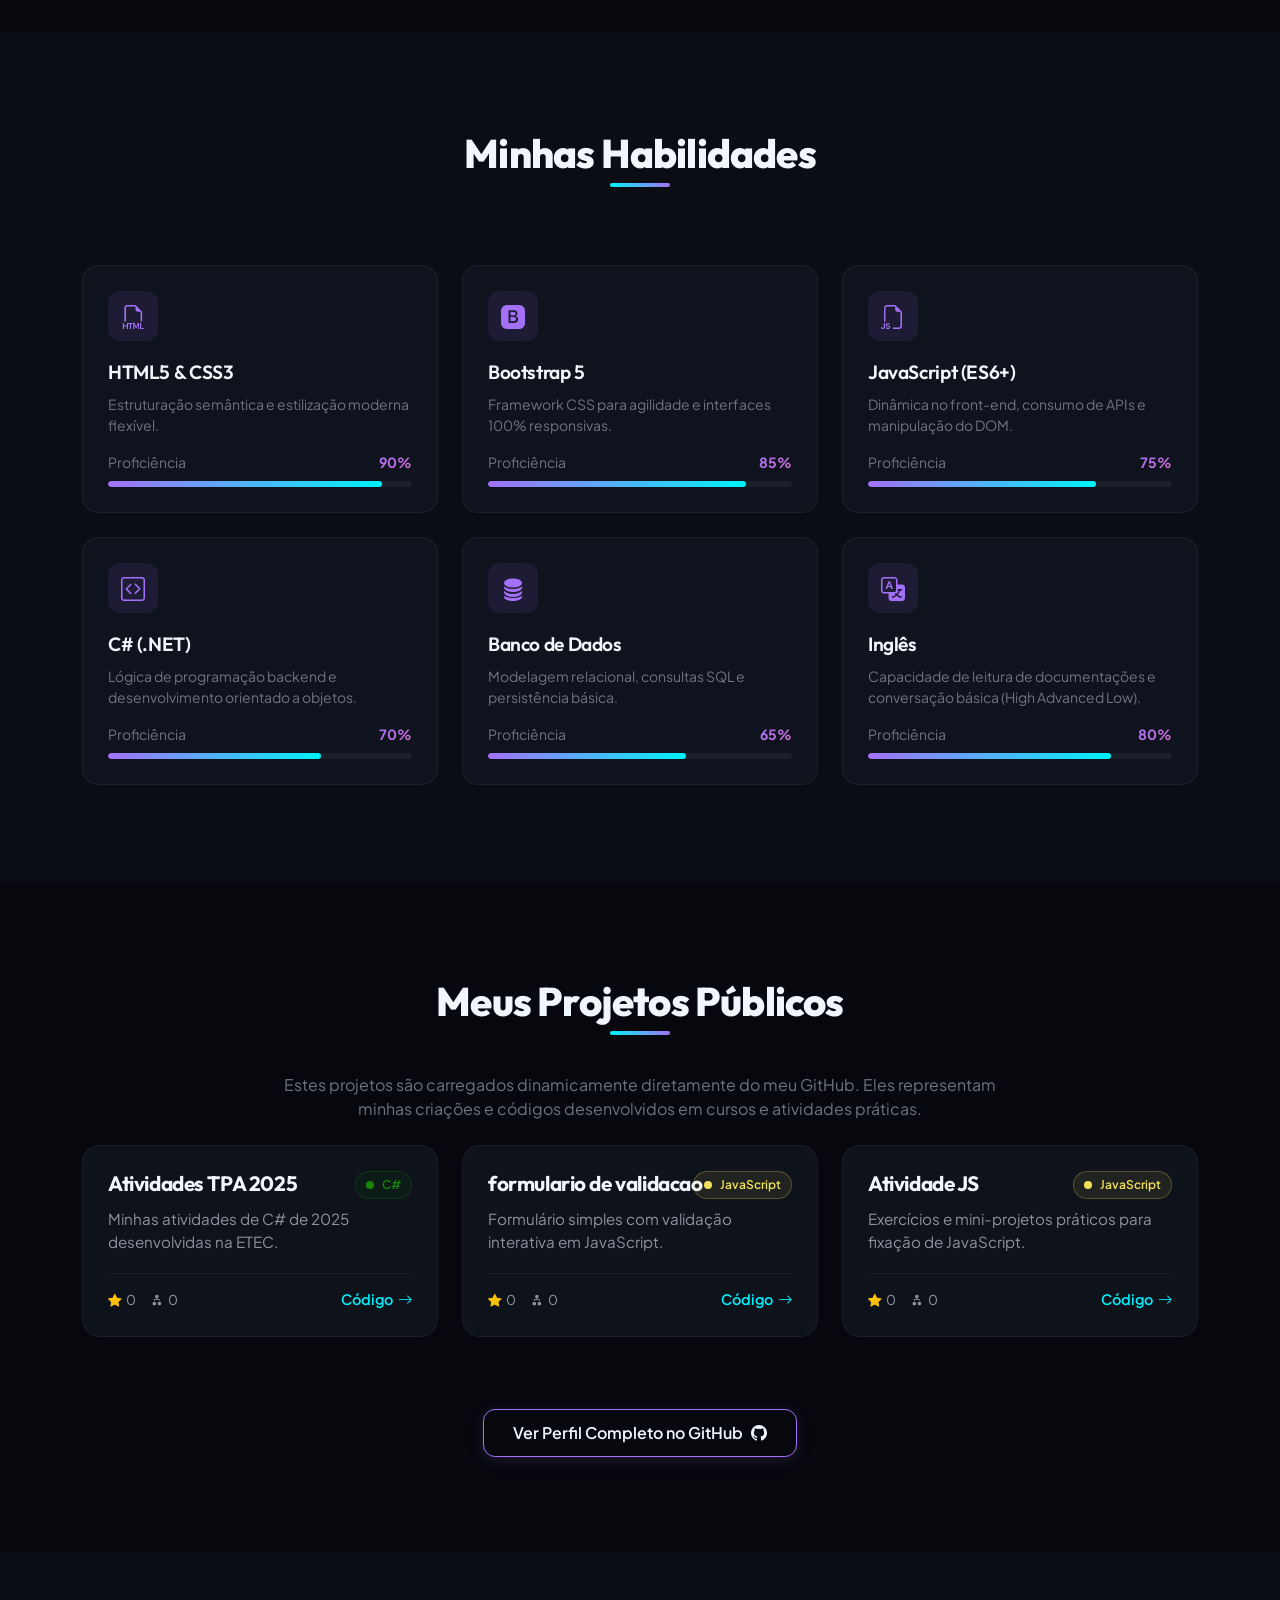
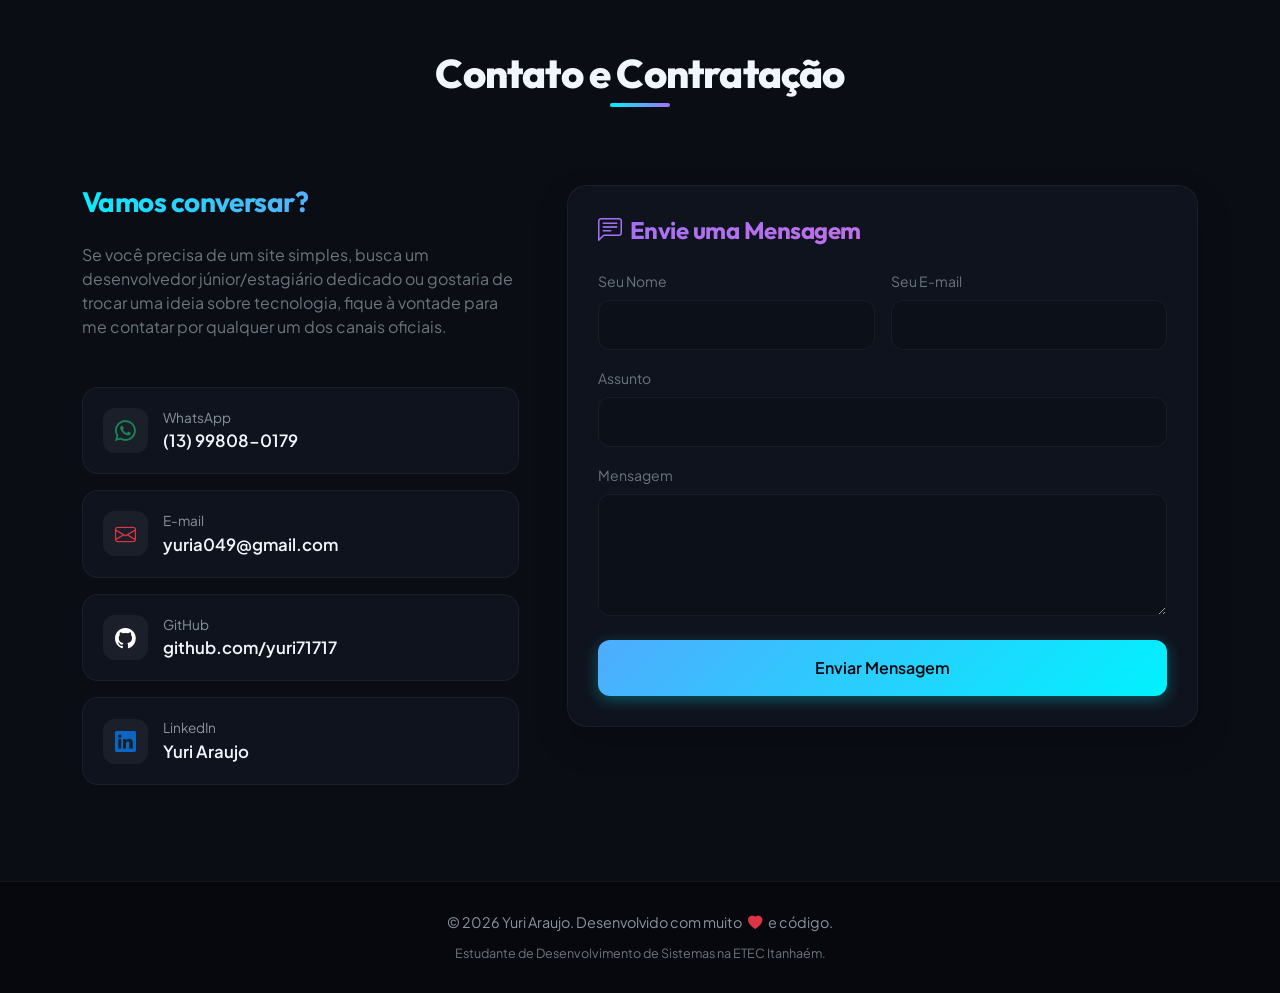
==== commit 5d0ea314: "Add files via upload" ====
--- a/index.html
+++ b/index.html
@@ -121,6 +121,9 @@
                     <p class="text-secondary" style="line-height: 1.8;">
                         Sempre fui fascinado por tecnologia e programação. Gosto de focar na criação de interfaces de usuário que sejam agradáveis, rápidas e fáceis de usar. Também possuo uma boa base em programação orientada a objetos usando C# e lógica de banco de dados.
                     </p>
+                    <a href="assets/curriculo.pdf" download class="btn btn-outline-neon mt-2 d-inline-flex align-items-center gap-2">
+                        <i class="bi bi-file-earmark-pdf"></i> Baixar Currículo PDF
+                    </a>
                 </div>
                 <div class="col-lg-6">
                     <div class="glass-card">
@@ -346,6 +349,17 @@
                             <div>
                                 <p class="contact-info-title">GitHub</p>
                                 <p class="contact-info-val">github.com/yuri71717</p>
+                            </div>
+                        </a>
+
+                        <!-- LinkedIn -->
+                        <a href="https://www.linkedin.com/in/yuri-araujo-04a515365/" target="_blank" class="contact-btn-card">
+                            <div class="contact-icon-box text-primary" style="color: #0a66c2 !important;">
+                                <i class="bi bi-linkedin"></i>
+                            </div>
+                            <div>
+                                <p class="contact-info-title">LinkedIn</p>
+                                <p class="contact-info-val">Yuri Araujo</p>
                             </div>
                         </a>
                     </div>
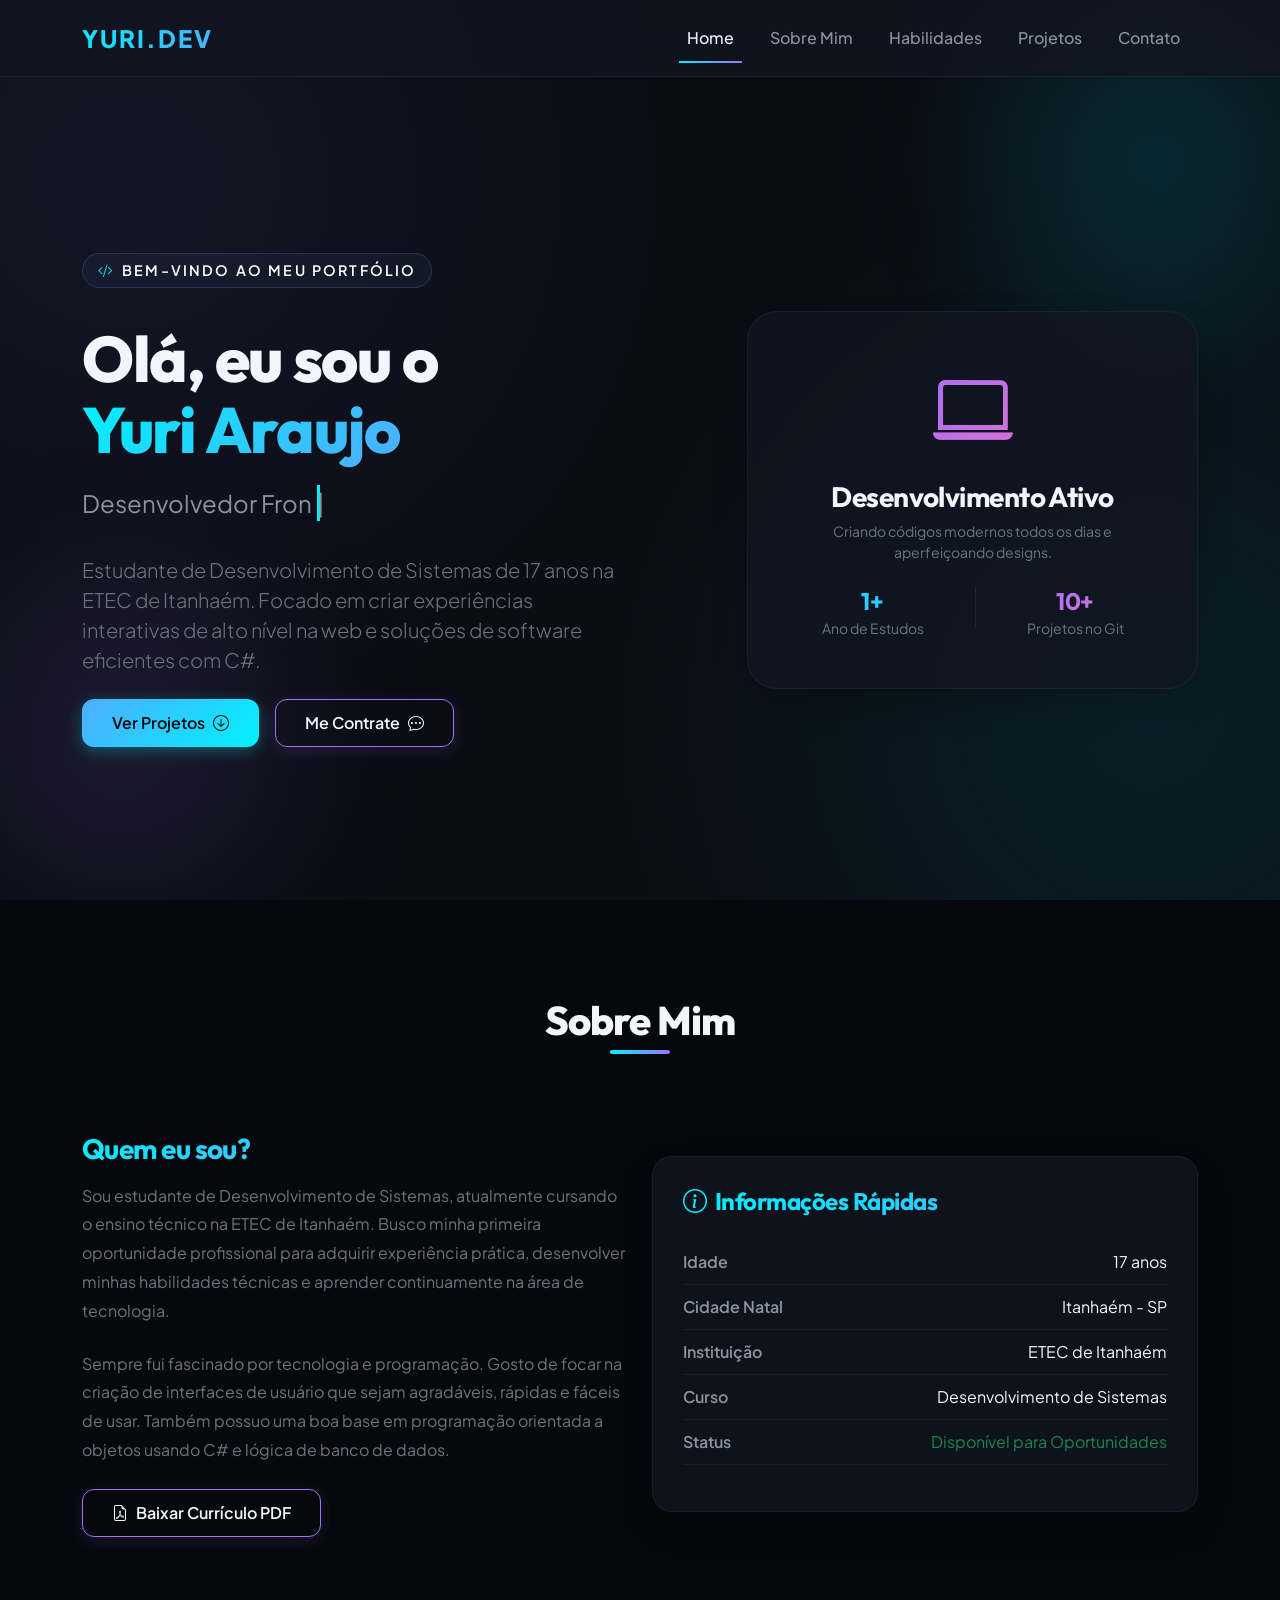
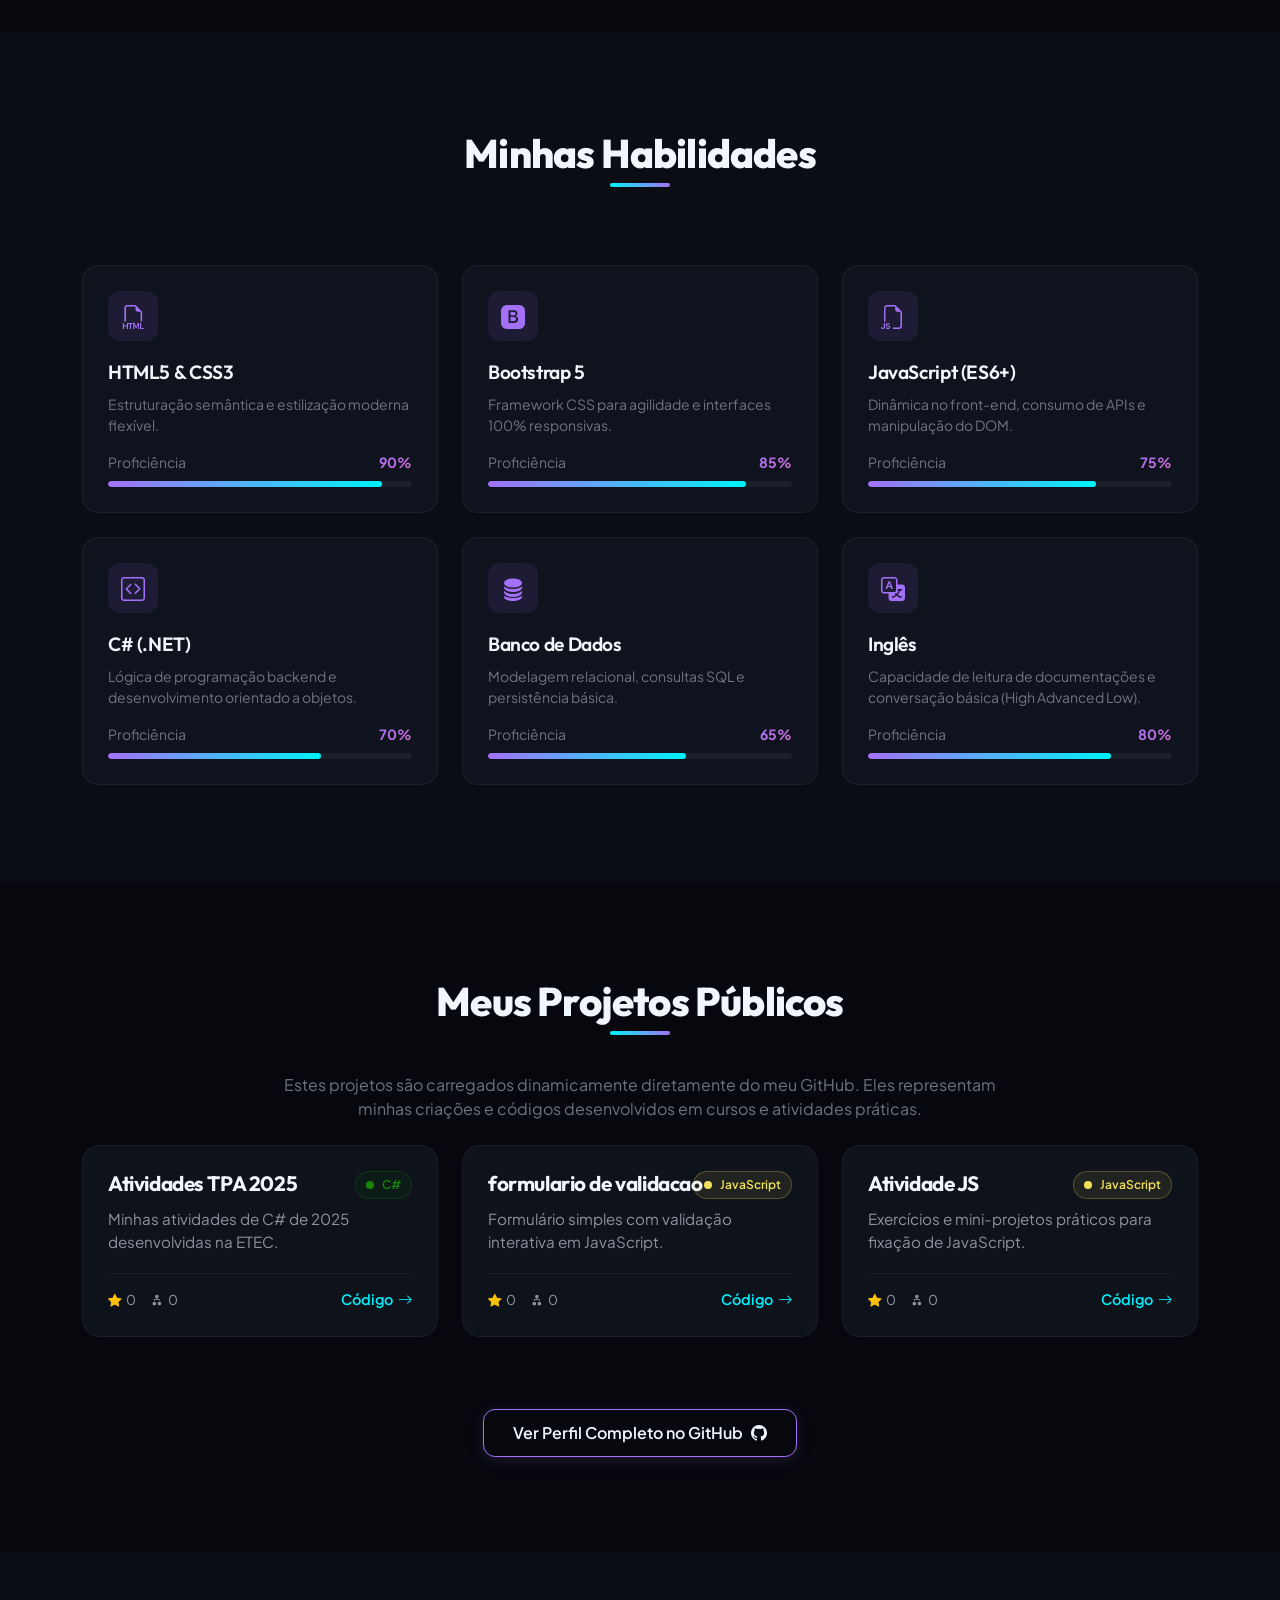
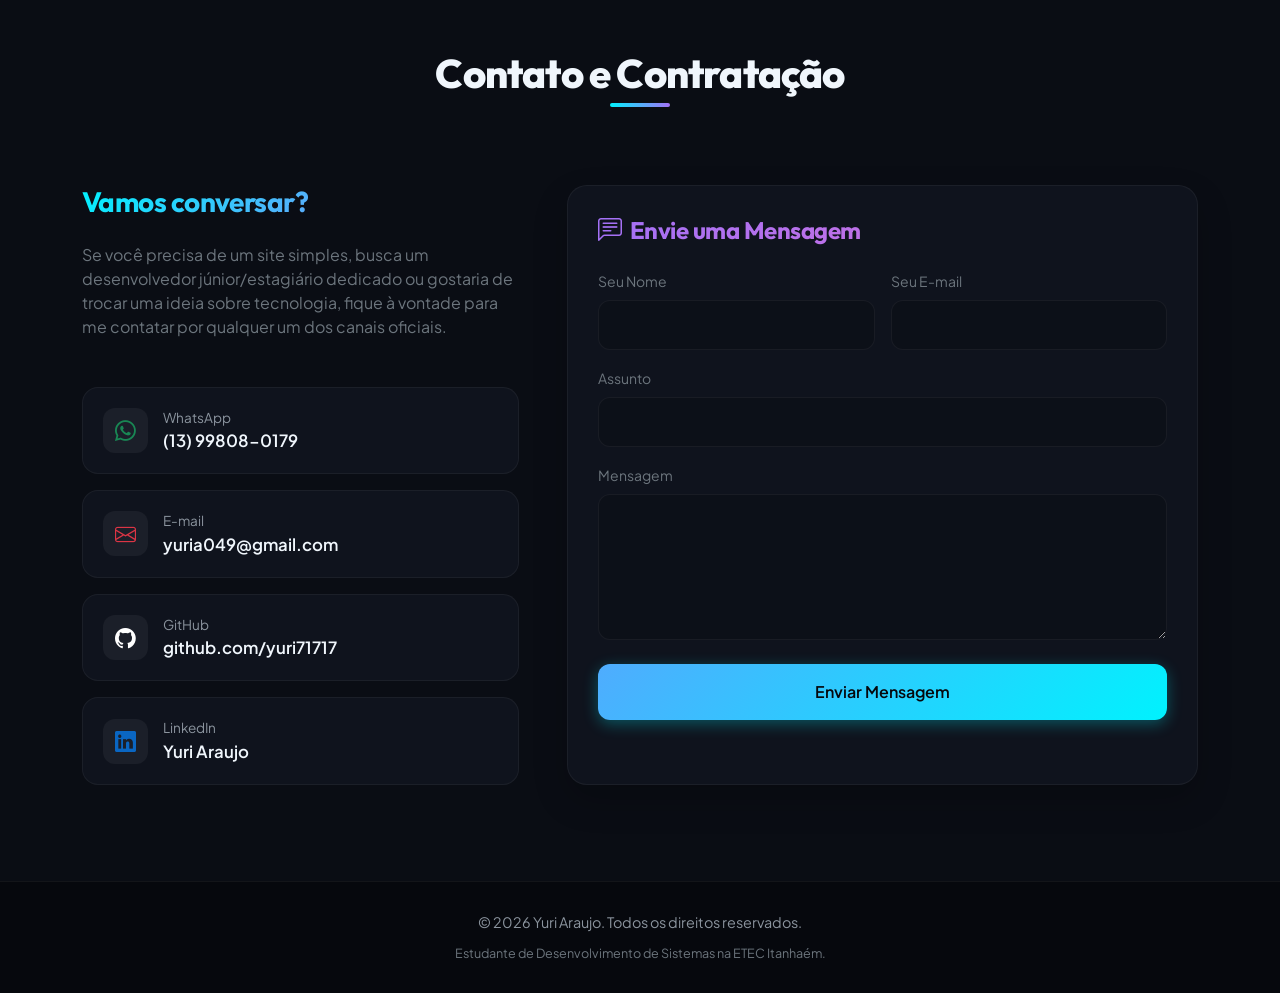
==== commit 7faaca11: "Add files via upload" ====
--- a/index.html
+++ b/index.html
@@ -366,7 +366,7 @@
                 </div>
                 
                 <div class="col-lg-7">
-                    <div class="glass-card">
+                    <div class="glass-card h-100">
                         <h4 class="mb-4 text-gradient-purple"><i class="bi bi-chat-left-text me-2"></i>Envie uma Mensagem</h4>
                         <form id="contactForm" action="https://api.web3forms.com/submit" method="POST">
                             <!-- Chave de acesso do Web3Forms. Cole sua chave aqui no valor do value! -->
@@ -388,7 +388,7 @@
                                 </div>
                                 <div class="col-12">
                                     <label for="message" class="form-label text-secondary small">Mensagem</label>
-                                    <textarea name="message" class="form-control form-control-custom" id="message" rows="4" required></textarea>
+                                    <textarea name="message" class="form-control form-control-custom" id="message" rows="5" required></textarea>
                                 </div>
                                 <div class="col-12 mt-4">
                                     <button type="submit" class="btn btn-neon w-100 py-3">Enviar Mensagem</button>
@@ -404,7 +404,7 @@
     <!-- Footer -->
     <footer>
         <div class="container">
-            <p class="mb-2">© <span id="current-year"></span> Yuri Araujo. Desenvolvido com muito <i class="bi bi-heart-fill text-danger mx-1"></i> e código.</p>
+            <p class="mb-2">© <span id="current-year"></span> Yuri Araujo. Todos os direitos reservados.</p>
             <small class="text-secondary">Estudante de Desenvolvimento de Sistemas na ETEC Itanhaém.</small>
         </div>
     </footer>
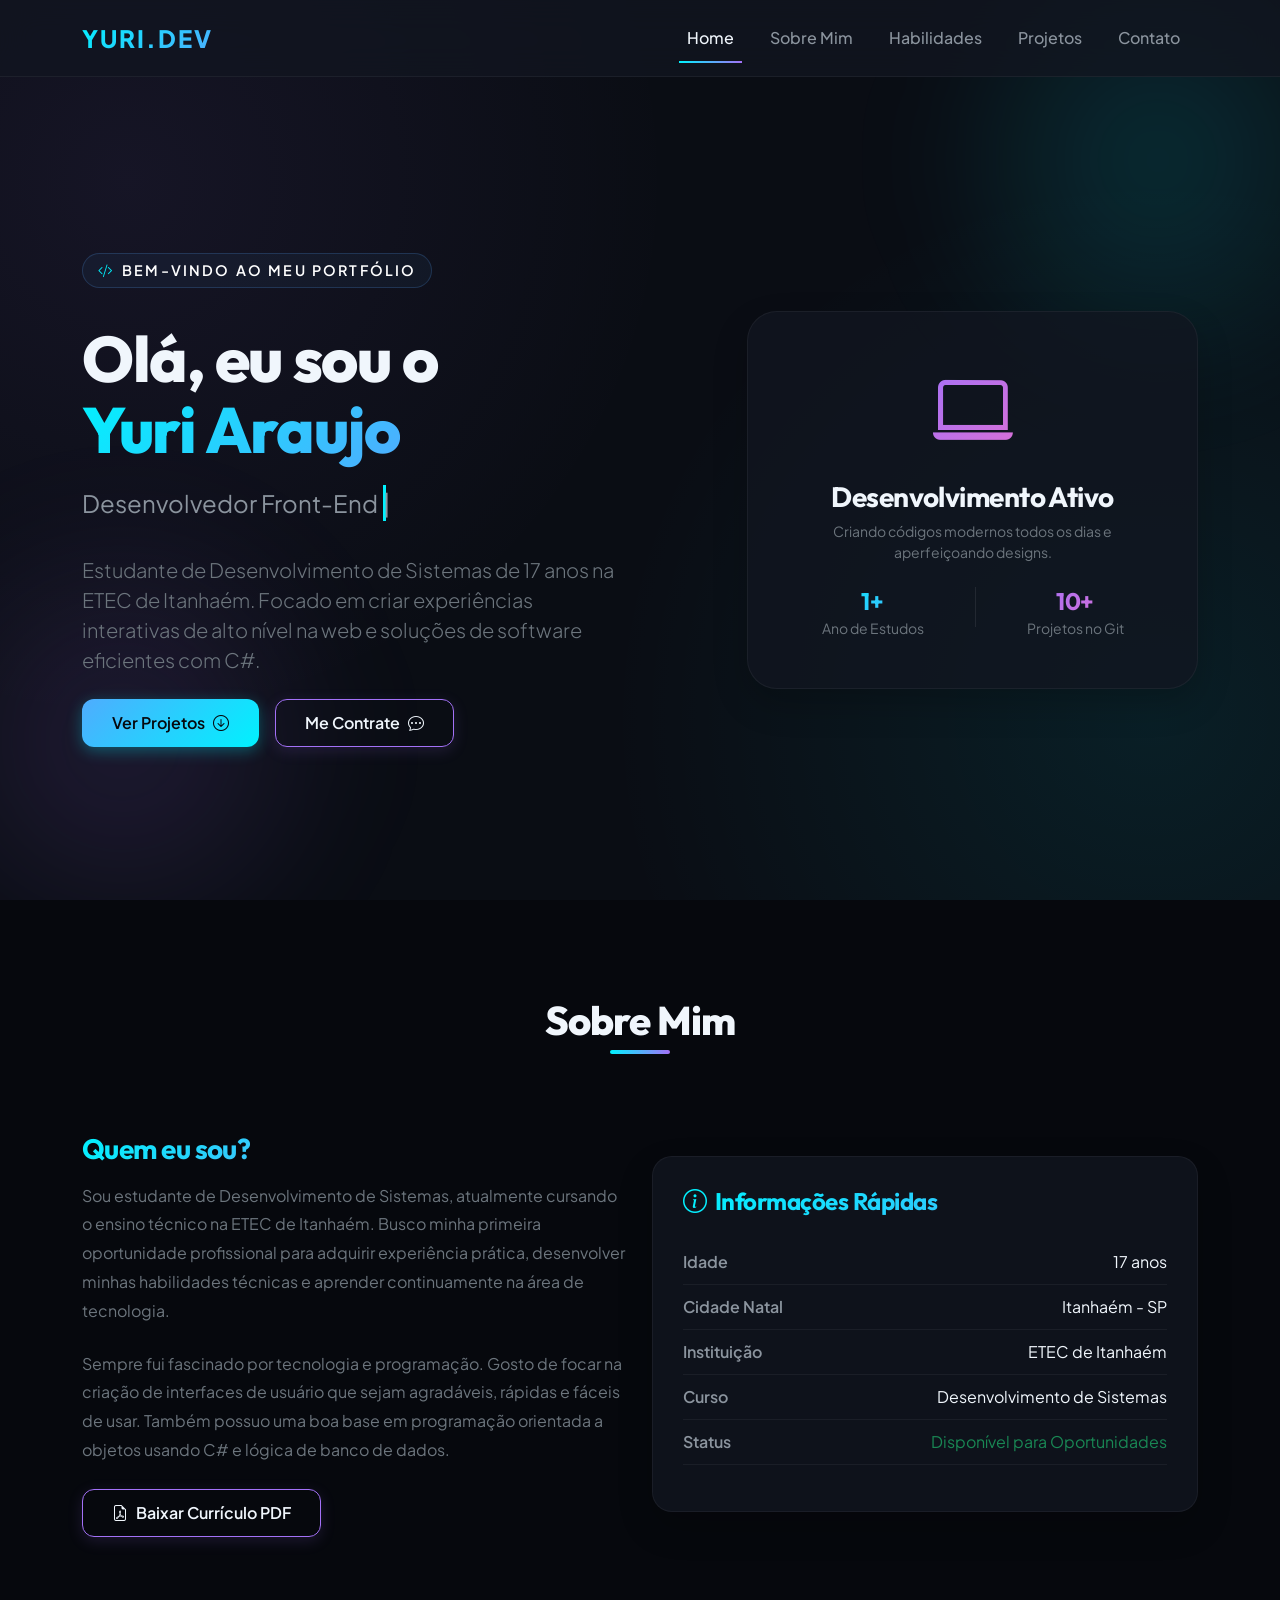
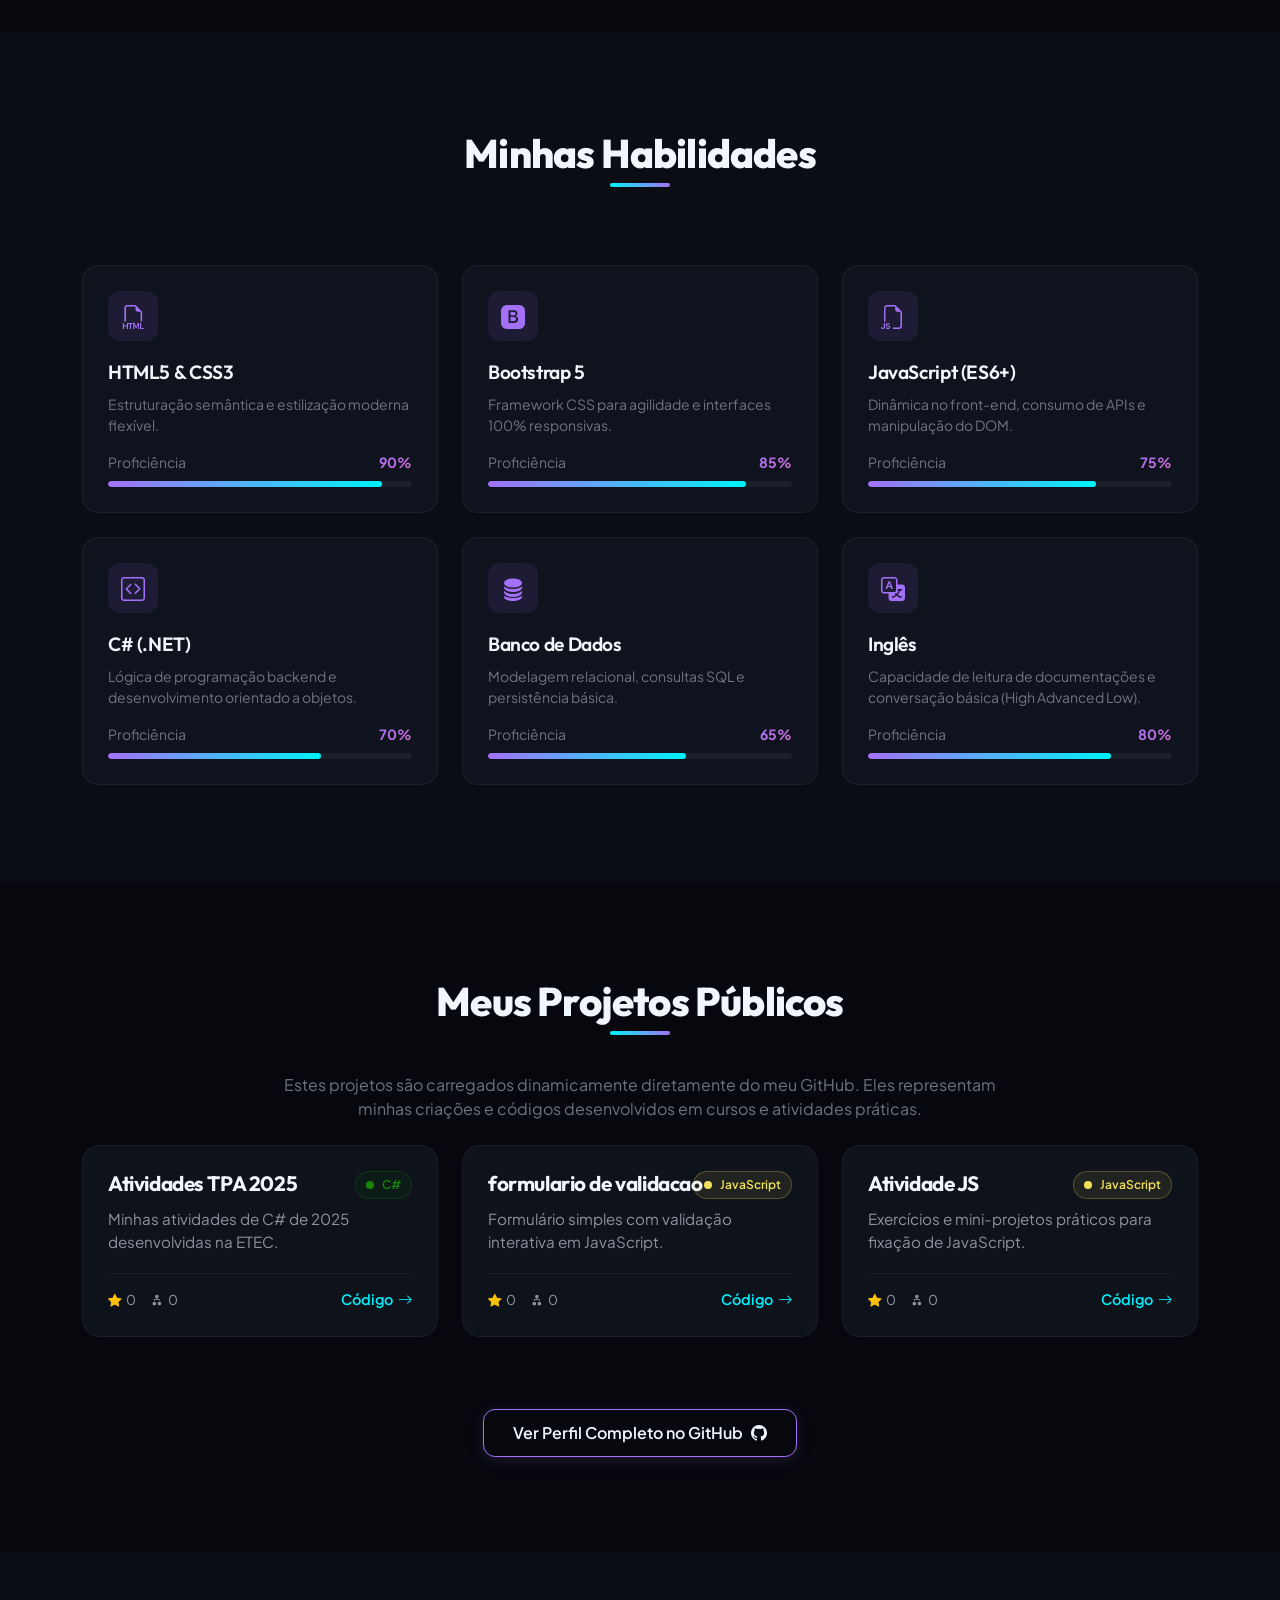
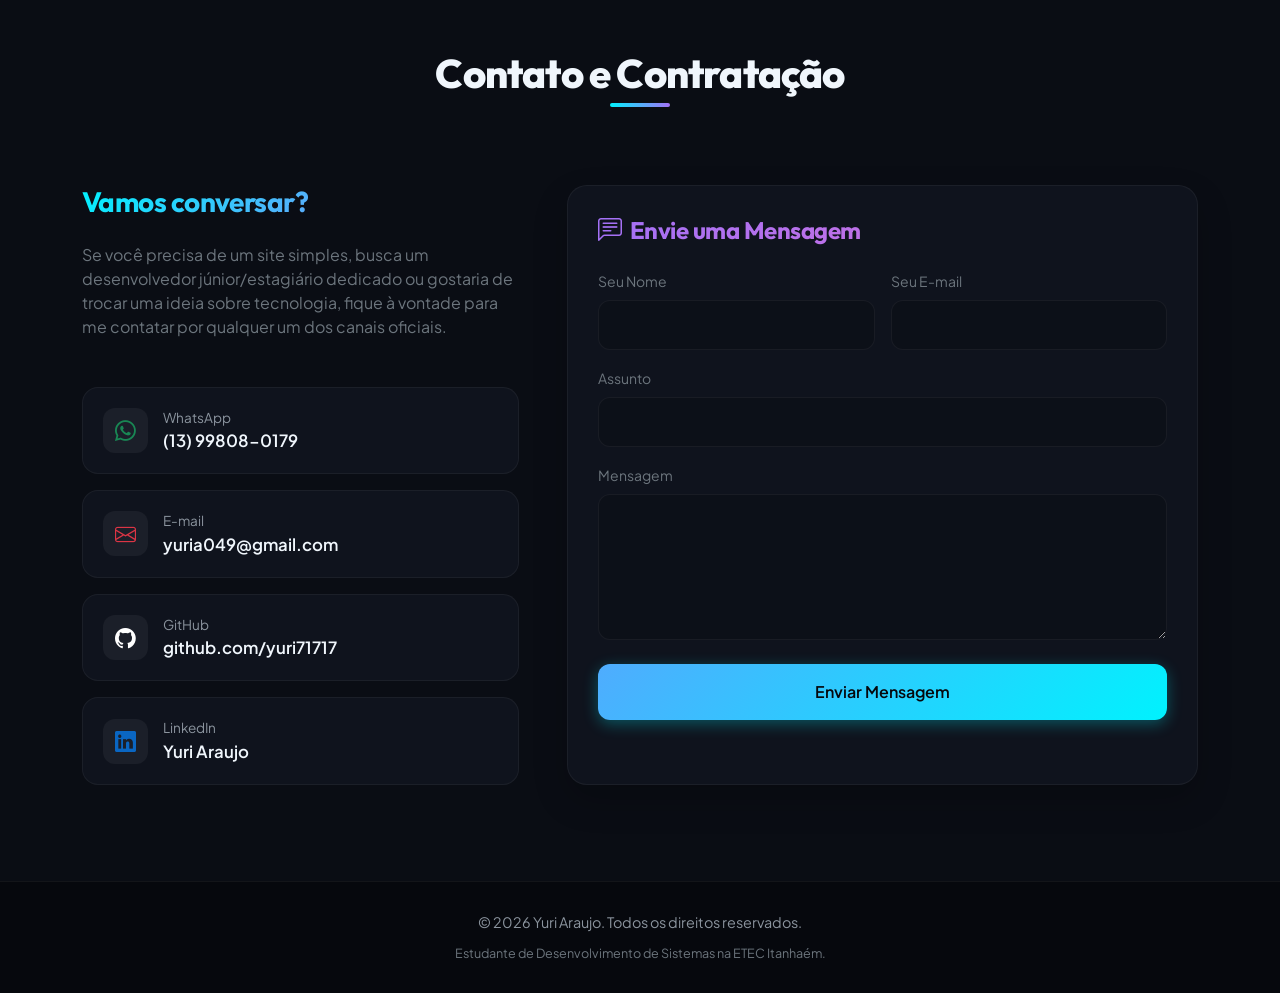
==== commit 830a88eb: "Add files via upload" ====
--- a/index.html
+++ b/index.html
@@ -21,7 +21,7 @@
     <!-- Bootstrap Icons -->
     <link href="https://cdn.jsdelivr.net/npm/bootstrap-icons@1.11.3/font/bootstrap-icons.min.css" rel="stylesheet">
     
-    <!-- Estilos customizados -->
+    <!-- Styles -->
     <link rel="stylesheet" href="assets/css/style.css">
 </head>
 <body>
@@ -291,9 +291,8 @@
                 </p>
             </div>
             
-            <!-- Grid de repositórios do GitHub -->
+            <!-- GitHub Projects -->
             <div class="row" id="repos-container">
-                <!-- Inserido dinamicamente via github.js -->
             </div>
 
             <div class="text-center mt-5">
@@ -317,7 +316,7 @@
                         Se você precisa de um site simples, busca um desenvolvedor júnior/estagiário dedicado ou gostaria de trocar uma ideia sobre tecnologia, fique à vontade para me contatar por qualquer um dos canais oficiais.
                     </p>
                     
-                    <!-- Links rápidos como Cards -->
+                    <!-- Contact Links -->
                     <div class="d-flex flex-column gap-3">
                         <!-- WhatsApp -->
                         <a href="https://wa.me/5513998080179?text=Olá%20Yuri,%20vi%20seu%20portfólio%20e%20gostaria%20de%20conversar!" target="_blank" class="contact-btn-card">
@@ -369,7 +368,7 @@
                     <div class="glass-card h-100">
                         <h4 class="mb-4 text-gradient-purple"><i class="bi bi-chat-left-text me-2"></i>Envie uma Mensagem</h4>
                         <form id="contactForm" action="https://api.web3forms.com/submit" method="POST">
-                            <!-- Chave de acesso do Web3Forms. Cole sua chave aqui no valor do value! -->
+                            <!-- Web3Forms Config -->
                             <input type="hidden" name="access_key" id="web3forms_key" value="996fdacb-f7ac-4050-bf45-b6abd11017ab">
                             <input type="hidden" name="subject" id="email_subject_title" value="Contato do Portfólio">
                             
@@ -412,7 +411,7 @@
     <!-- Bootstrap Bundle JS (com Popper) -->
     <script src="https://cdn.jsdelivr.net/npm/bootstrap@5.3.3/dist/js/bootstrap.bundle.min.js"></script>
     
-    <!-- Scripts customizados -->
+    <!-- Scripts -->
     <script src="assets/js/main.js"></script>
     <script src="assets/js/github.js"></script>
 </body>
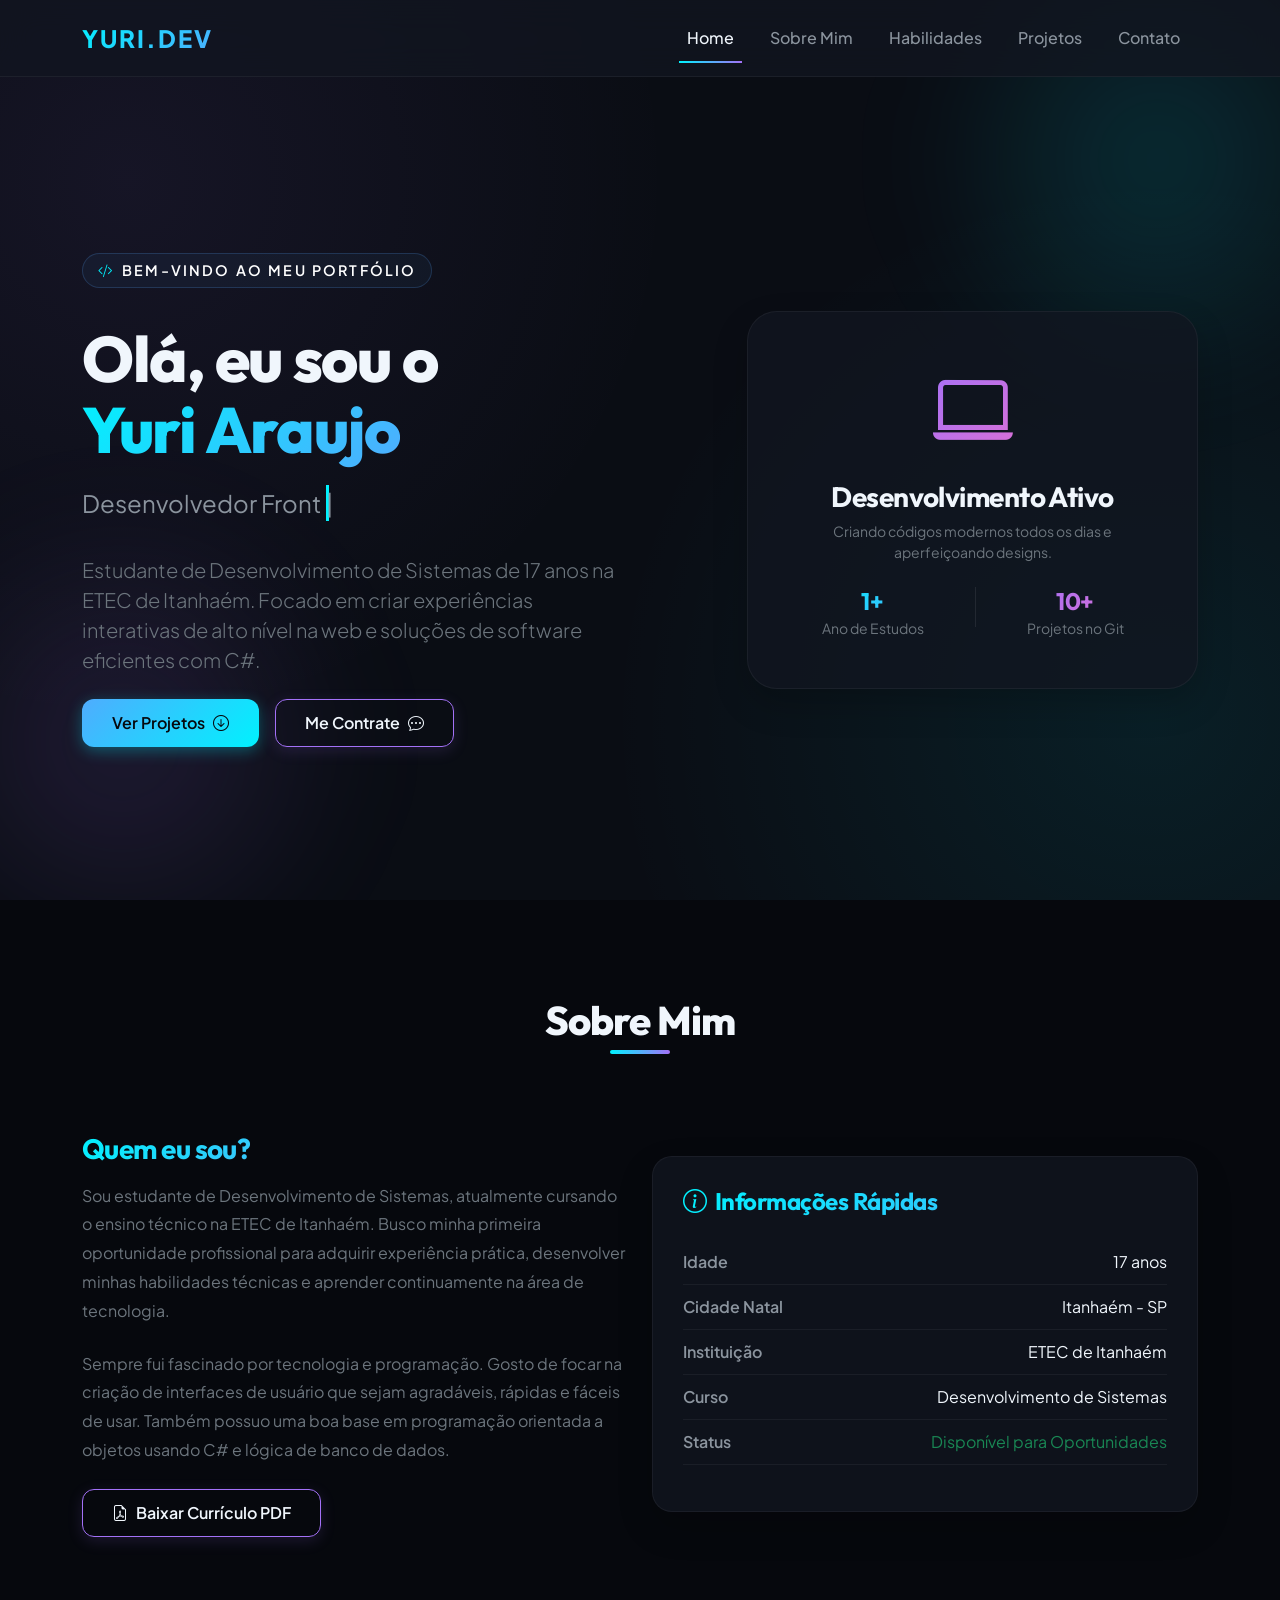
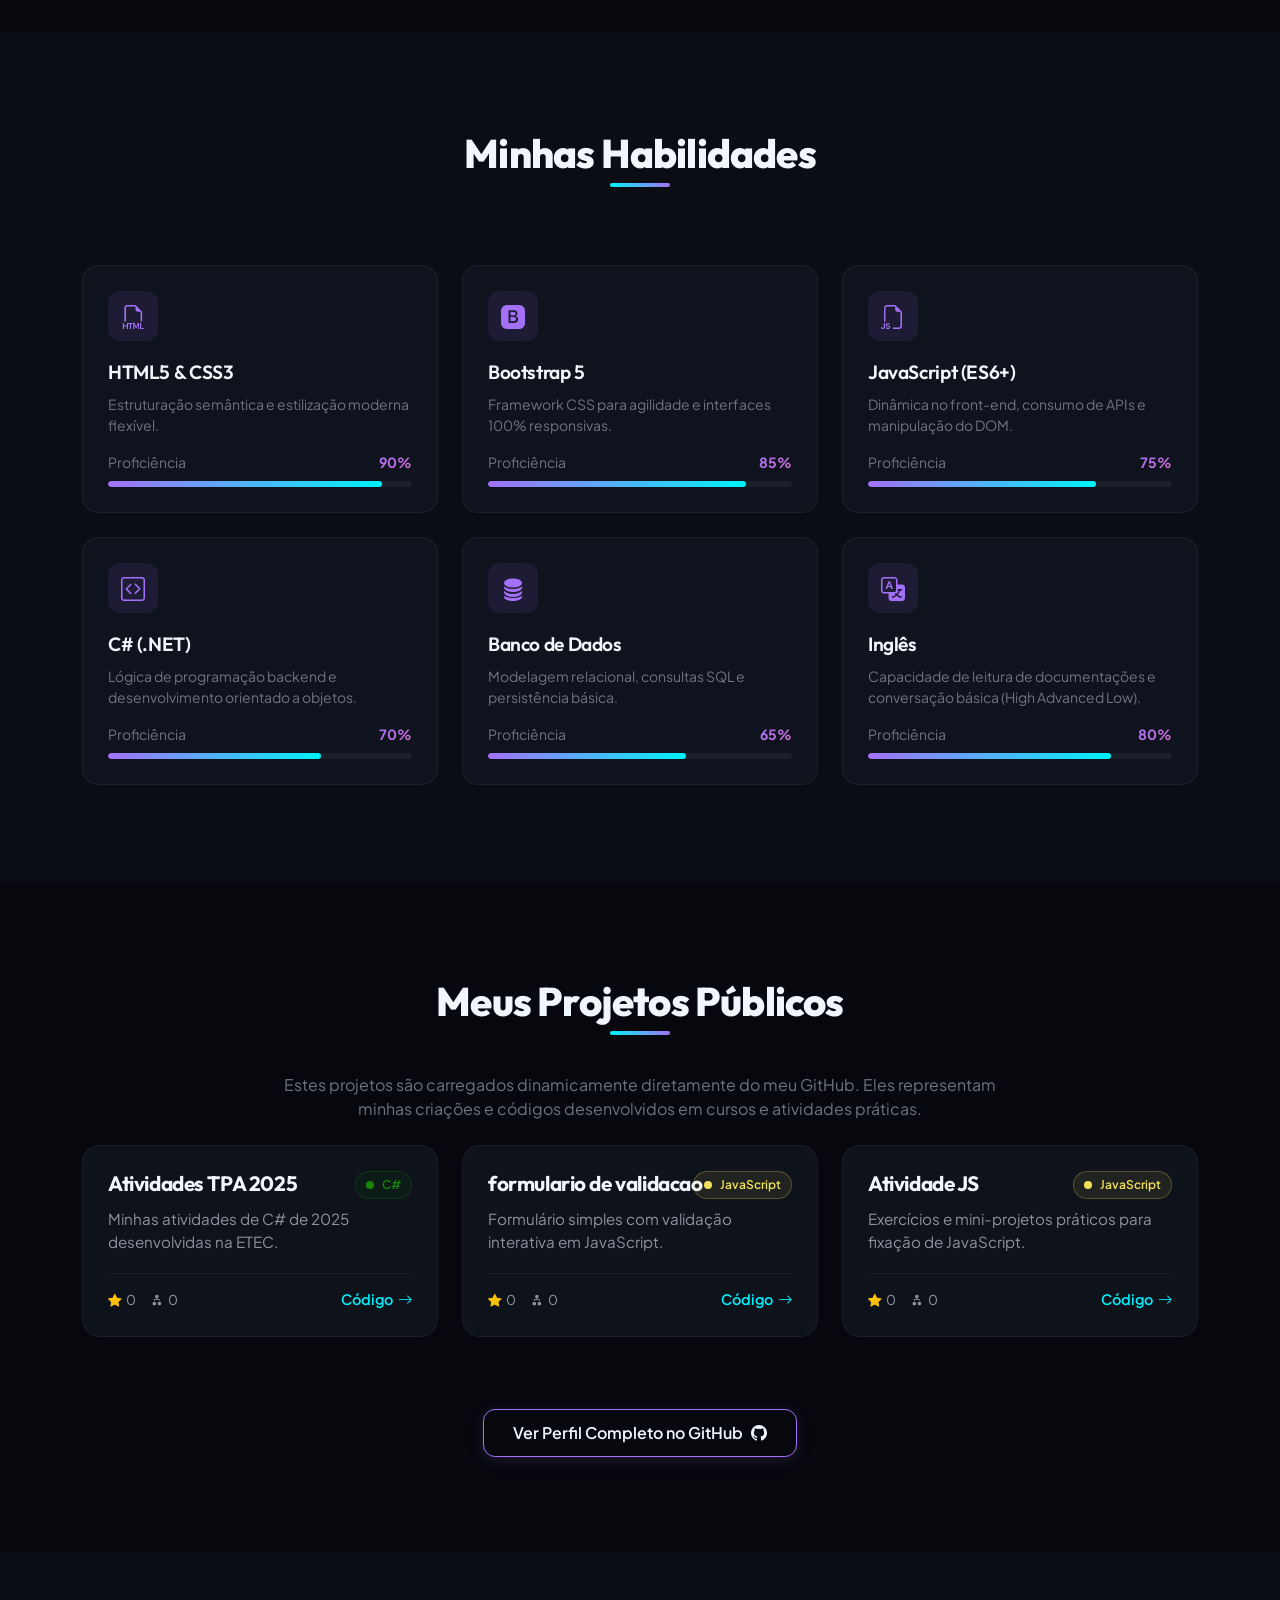
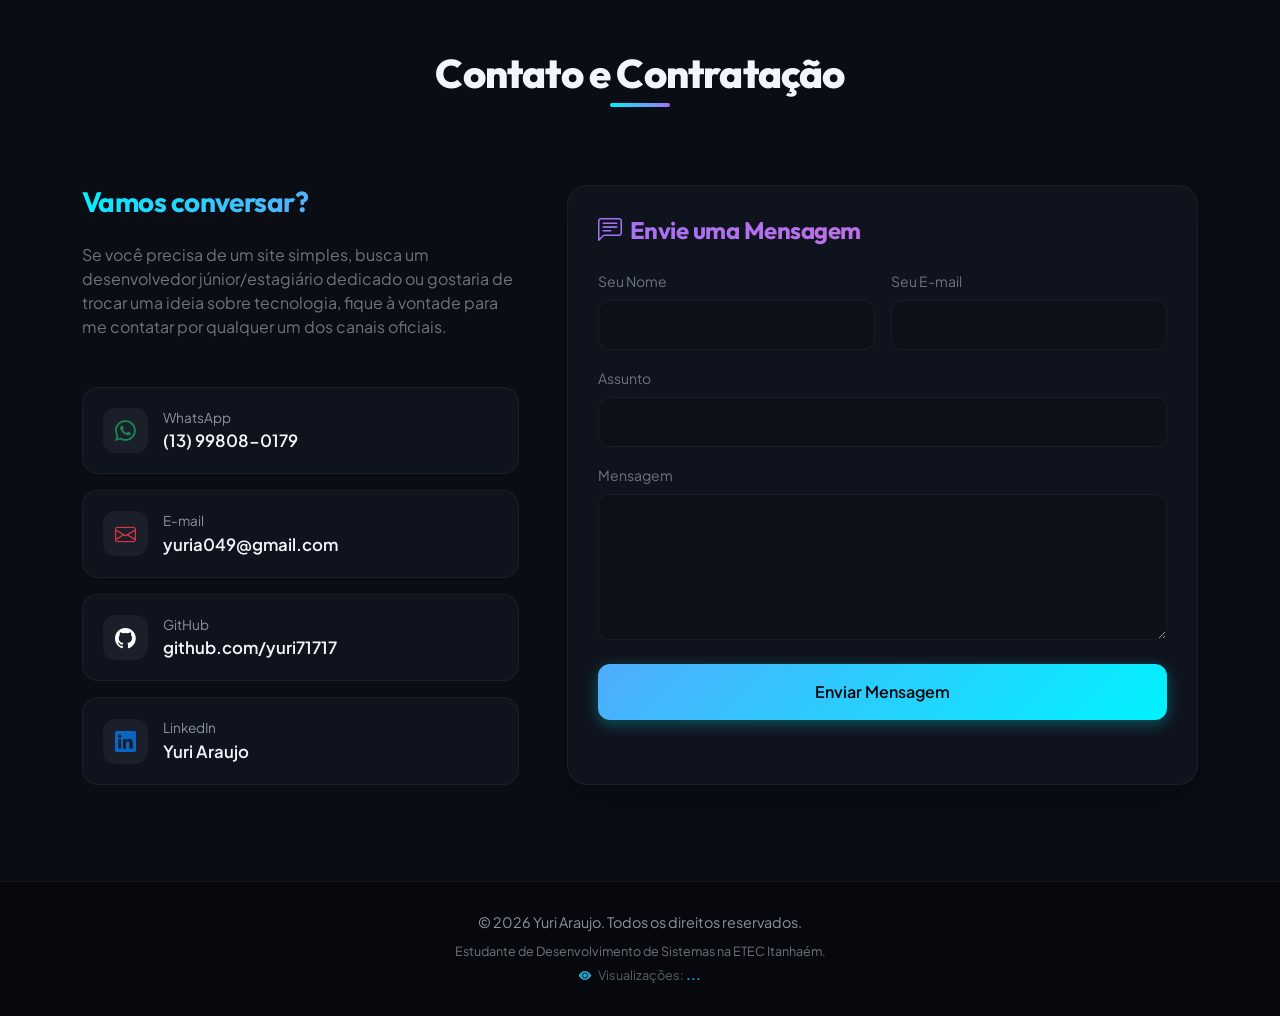
==== commit a251f08c: "Update index.html" ====
--- a/index.html
+++ b/index.html
@@ -404,7 +404,8 @@
     <footer>
         <div class="container">
             <p class="mb-2">© <span id="current-year"></span> Yuri Araujo. Todos os direitos reservados.</p>
-            <small class="text-secondary">Estudante de Desenvolvimento de Sistemas na ETEC Itanhaém.</small>
+            <small class="text-secondary d-block mb-1">Estudante de Desenvolvimento de Sistemas na ETEC Itanhaém.</small>
+            <small class="text-secondary" style="font-size: 0.8rem; opacity: 0.8;"><i class="bi bi-eye-fill me-1 text-gradient-cyan"></i> Visualizações: <span id="visits" class="fw-bold text-gradient-cyan">...</span></small>
         </div>
     </footer>
 
